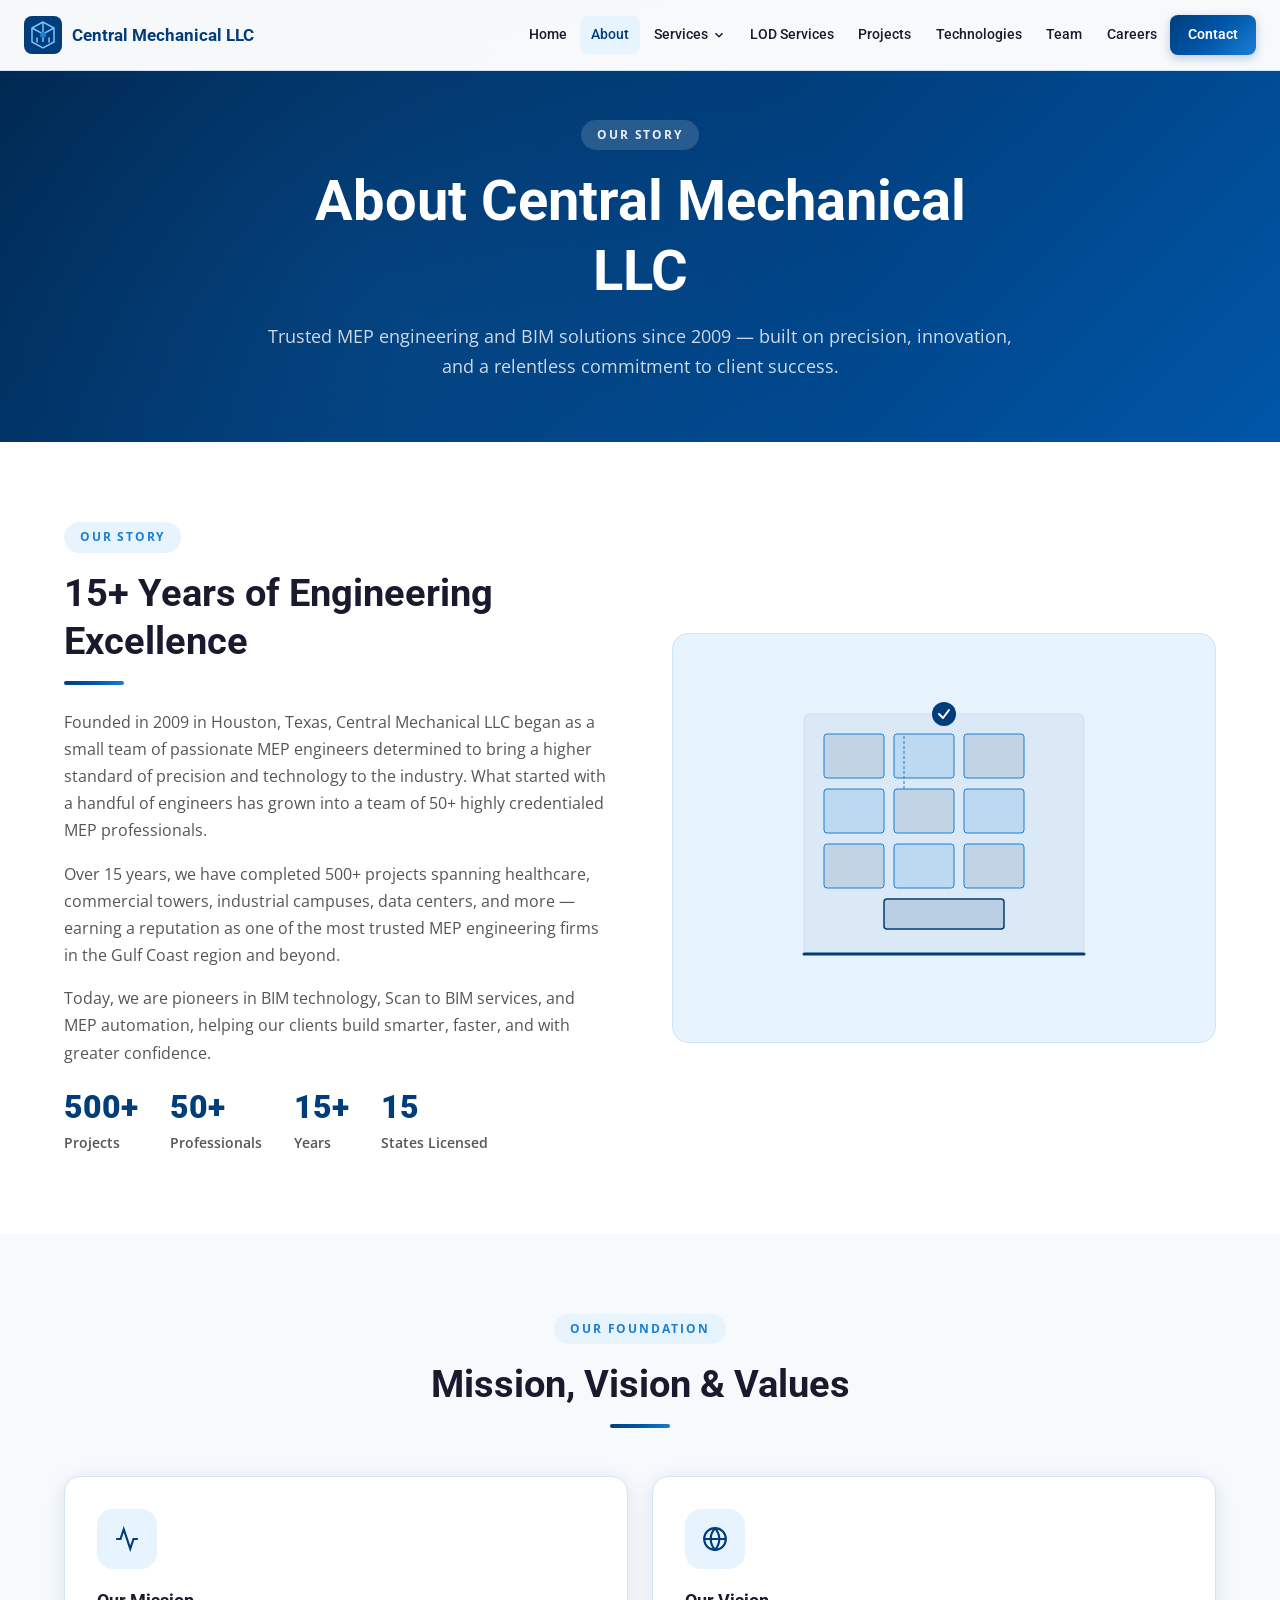
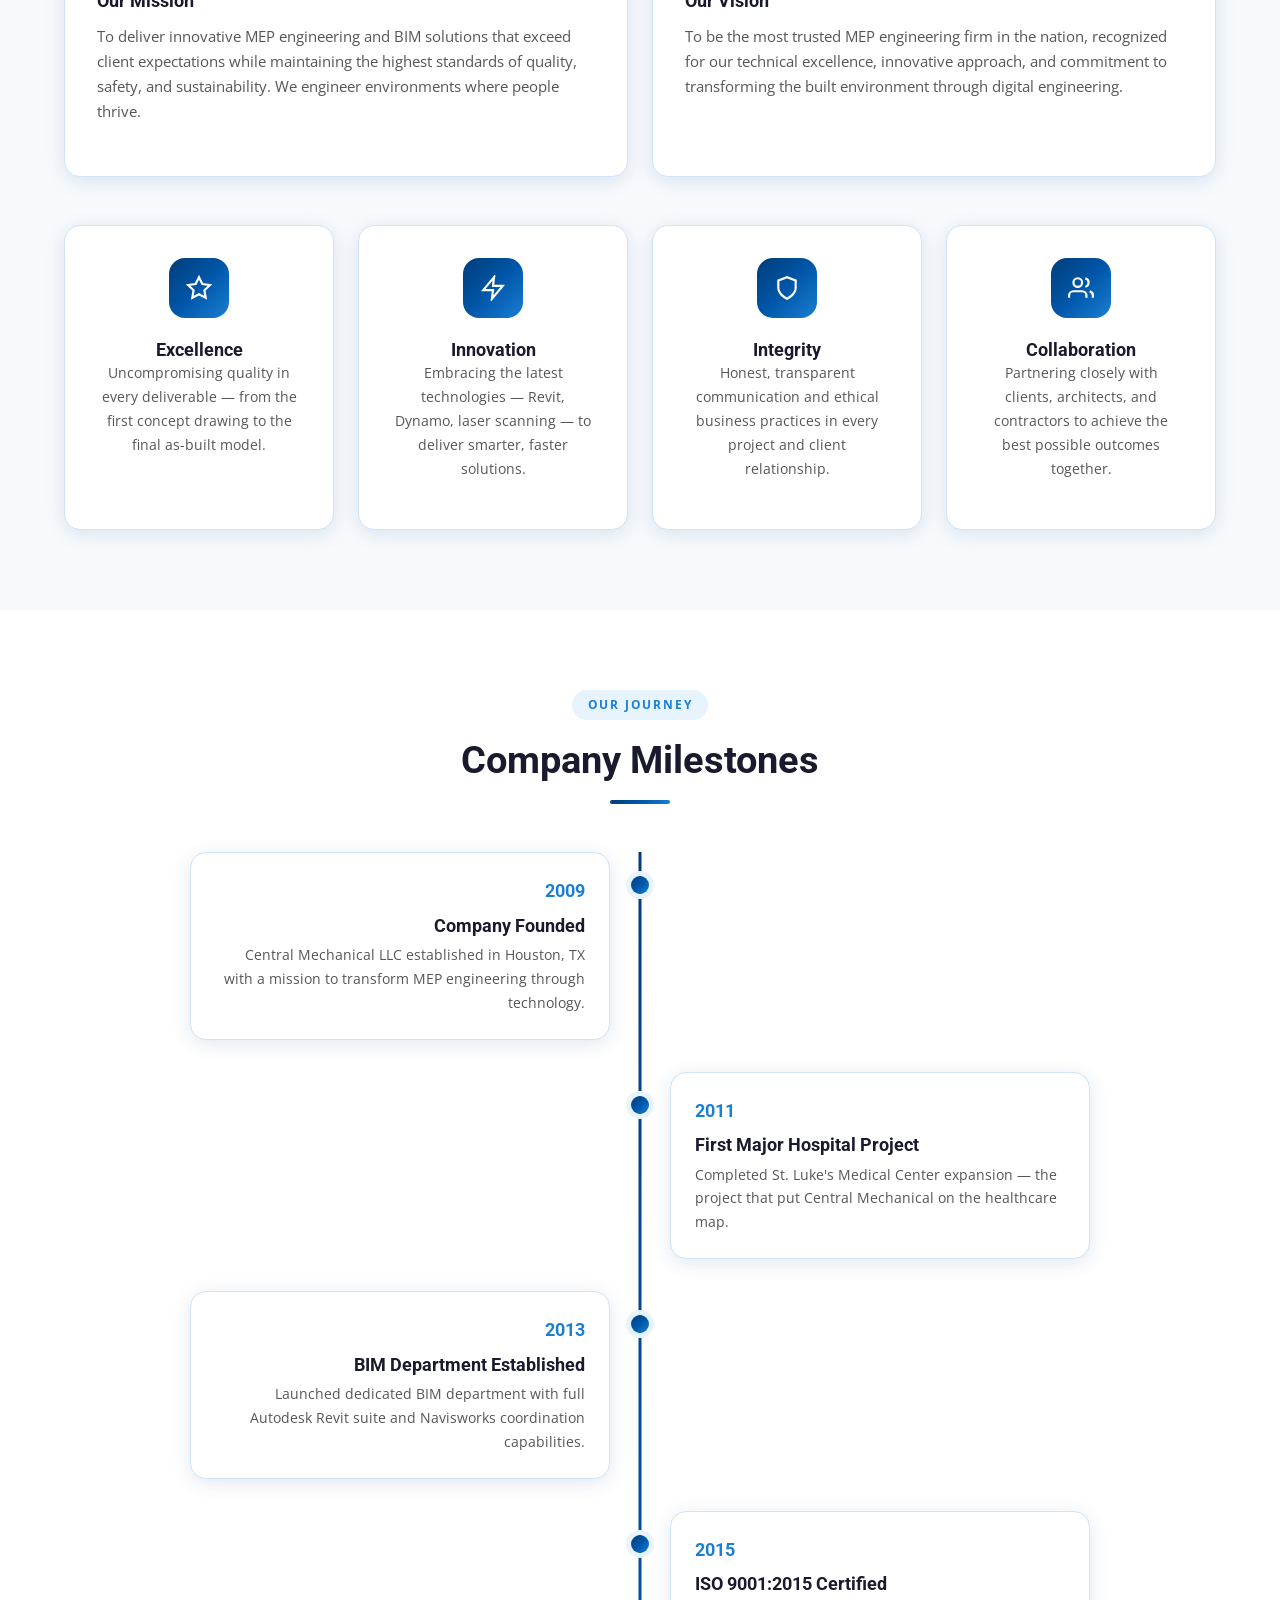
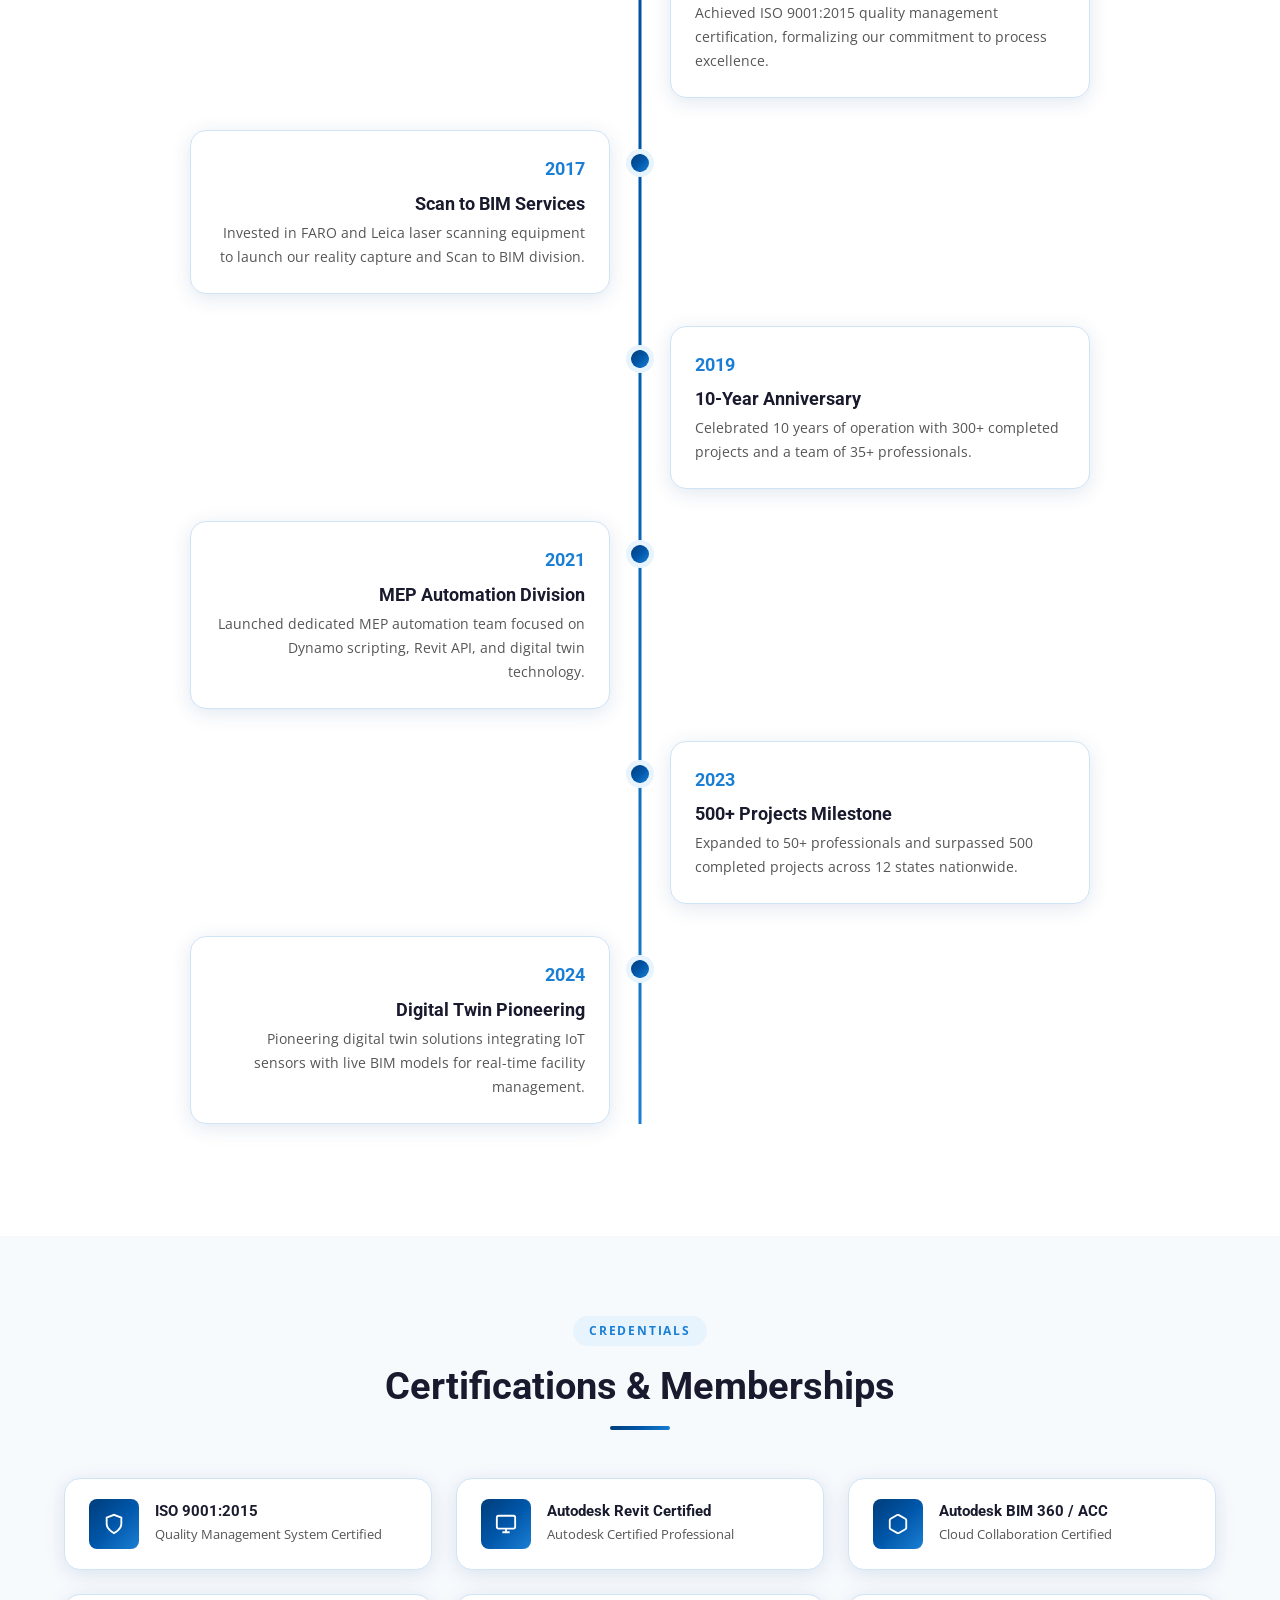
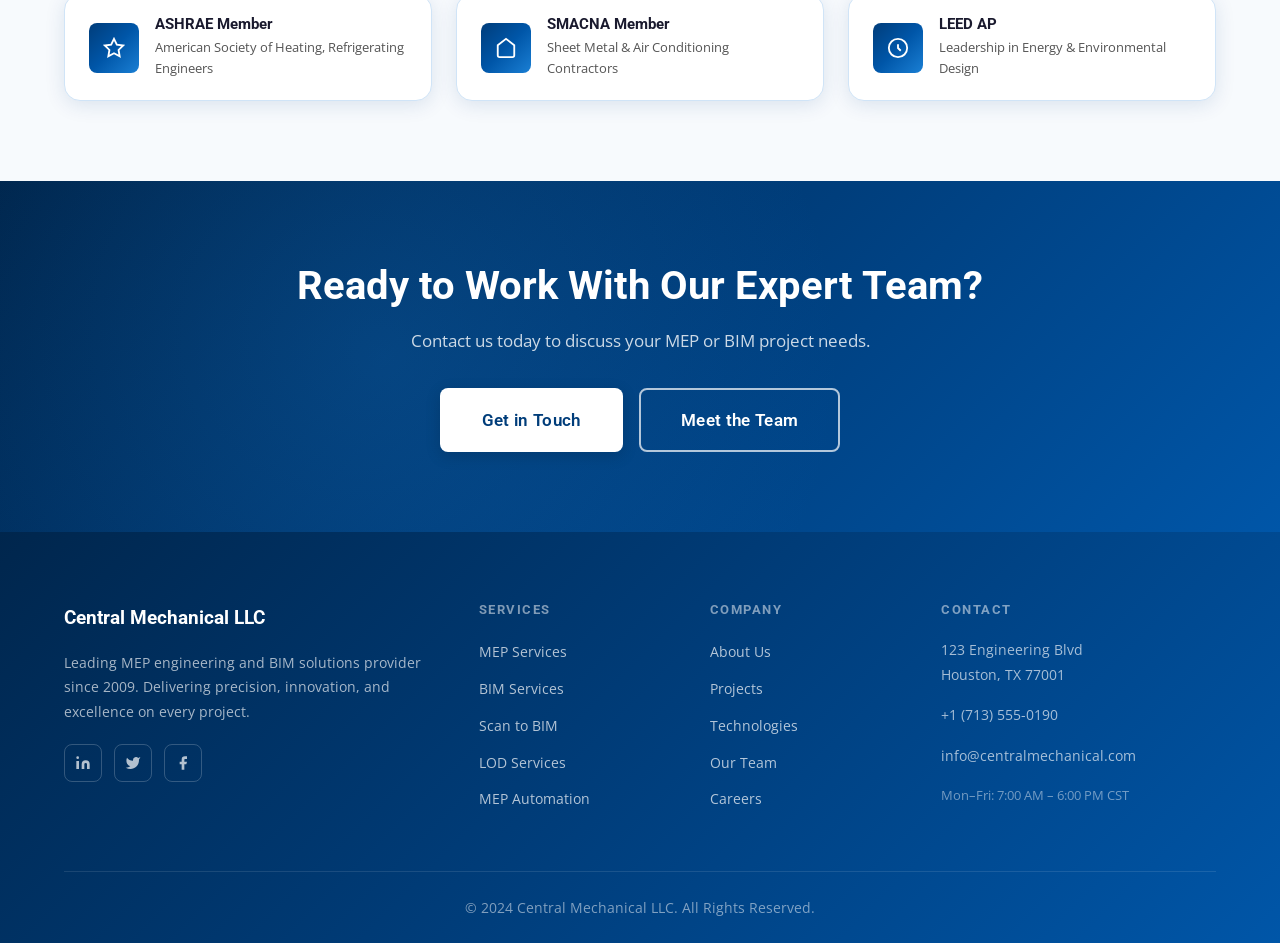
==== about.html @ 43e332d3 "Add complete Central Mechanical LLC BIM MEP website - 14 HTML pages (index, about, mep-services, bim" ====
<!DOCTYPE html>
<html lang="en">
<head>
  <meta charset="UTF-8">
  <meta name="viewport" content="width=device-width, initial-scale=1.0">
  <meta name="description" content="Learn about Central Mechanical LLC - founded 2009, 50+ MEP professionals, 500+ projects, ISO 9001 certified.">
  <title>About Us | Central Mechanical LLC</title>
  <link rel="preconnect" href="https://fonts.googleapis.com">
  <link rel="preconnect" href="https://fonts.gstatic.com" crossorigin>
  <link href="https://fonts.googleapis.com/css2?family=Roboto:wght@300;400;500;600;700;900&family=Open+Sans:wght@300;400;500;600;700&display=swap" rel="stylesheet">
  <link rel="stylesheet" href="css/styles.css">
</head>
<body>
<nav class="navbar" id="navbar">
  <div class="nav-container">
    <a href="index.html" class="nav-logo">
      <svg width="38" height="38" viewBox="0 0 38 38" fill="none" xmlns="http://www.w3.org/2000/svg">
        <rect width="38" height="38" rx="8" fill="#003d7a"/>
        <path d="M19 6L8 12v14l11 6 11-6V12L19 6z" fill="none" stroke="#7ac3ff" stroke-width="1.5"/>
        <path d="M19 6v20M8 12l11 6 11-6" stroke="#7ac3ff" stroke-width="1.5"/>
        <circle cx="19" cy="19" r="3" fill="#1a7fd4"/>
        <path d="M13 22v4M25 22v4" stroke="#7ac3ff" stroke-width="1.5" stroke-linecap="round"/>
      </svg>
      <span>Central Mechanical LLC</span>
    </a>
    <button class="hamburger" id="hamburger" aria-label="Menu">
      <span></span><span></span><span></span>
    </button>
    <ul class="nav-menu" id="nav-menu">
      <li><a href="index.html">Home</a></li>
      <li><a href="about.html">About</a></li>
      <li class="dropdown">
        <a href="#" class="dropdown-toggle">Services <svg width="14" height="14" viewBox="0 0 24 24" fill="none" stroke="currentColor" stroke-width="2.5"><polyline points="6 9 12 15 18 9"/></svg></a>
        <ul class="dropdown-menu">
          <li><a href="mep-services.html">MEP Services</a></li>
          <li><a href="bim-services.html">BIM Services</a></li>
          <li><a href="scan-to-bim.html">Scan to BIM</a></li>
          <li><a href="mep-automation.html">MEP Automation</a></li>
        </ul>
      </li>
      <li><a href="lod-services.html">LOD Services</a></li>
      <li><a href="projects.html">Projects</a></li>
      <li><a href="technologies.html">Technologies</a></li>
      <li><a href="team.html">Team</a></li>
      <li><a href="careers.html">Careers</a></li>
      <li><a href="contact.html" class="nav-btn">Contact</a></li>
    </ul>
  </div>
</nav>
<section class="page-hero">
  <div class="page-hero-content">
    <div class="section-label" style="background:rgba(255,255,255,0.15);color:rgba(255,255,255,0.9);">Our Story</div>
    <h1>About Central Mechanical LLC</h1>
    <p>Trusted MEP engineering and BIM solutions since 2009 — built on precision, innovation, and a relentless commitment to client success.</p>
  </div>
</section>

<section class="section">
  <div class="container">
    <div class="grid grid-2" style="gap:4rem;align-items:center;">
      <div class="slide-left">
        <div class="section-label">Our Story</div>
        <h2 class="section-title">15+ Years of Engineering Excellence</h2>
        <div class="divider divider-left"></div>
        <p>Founded in 2009 in Houston, Texas, Central Mechanical LLC began as a small team of passionate MEP engineers determined to bring a higher standard of precision and technology to the industry. What started with a handful of engineers has grown into a team of 50+ highly credentialed MEP professionals.</p>
        <p>Over 15 years, we have completed 500+ projects spanning healthcare, commercial towers, industrial campuses, data centers, and more — earning a reputation as one of the most trusted MEP engineering firms in the Gulf Coast region and beyond.</p>
        <p>Today, we are pioneers in BIM technology, Scan to BIM services, and MEP automation, helping our clients build smarter, faster, and with greater confidence.</p>
        <div style="display:flex;gap:2rem;margin-top:1.5rem;">
          <div><div class="stat-number" style="font-size:2rem;font-weight:900;color:var(--primary);">500+</div><div style="font-size:0.85rem;color:var(--text-gray);font-weight:600;">Projects</div></div>
          <div><div class="stat-number" style="font-size:2rem;font-weight:900;color:var(--primary);">50+</div><div style="font-size:0.85rem;color:var(--text-gray);font-weight:600;">Professionals</div></div>
          <div><div class="stat-number" style="font-size:2rem;font-weight:900;color:var(--primary);">15+</div><div style="font-size:0.85rem;color:var(--text-gray);font-weight:600;">Years</div></div>
          <div><div class="stat-number" style="font-size:2rem;font-weight:900;color:var(--primary);">15</div><div style="font-size:0.85rem;color:var(--text-gray);font-weight:600;">States Licensed</div></div>
        </div>
      </div>
      <div class="slide-right" style="background:var(--light-blue);border-radius:var(--radius-lg);padding:2.5rem;border:1px solid var(--border);">
        <svg width="100%" height="320" viewBox="0 0 400 320" fill="none">
          <rect x="60" y="40" width="280" height="240" rx="6" fill="rgba(0,61,122,0.06)" stroke="#d0e4f7" stroke-width="1.5"/>
          <rect x="80" y="60" width="60" height="44" rx="3" fill="rgba(0,61,122,0.12)" stroke="#1a7fd4" stroke-width="1"/>
          <rect x="150" y="60" width="60" height="44" rx="3" fill="rgba(26,127,212,0.15)" stroke="#1a7fd4" stroke-width="1"/>
          <rect x="220" y="60" width="60" height="44" rx="3" fill="rgba(0,61,122,0.12)" stroke="#1a7fd4" stroke-width="1"/>
          <rect x="80" y="115" width="60" height="44" rx="3" fill="rgba(26,127,212,0.15)" stroke="#1a7fd4" stroke-width="1"/>
          <rect x="150" y="115" width="60" height="44" rx="3" fill="rgba(0,61,122,0.12)" stroke="#1a7fd4" stroke-width="1"/>
          <rect x="220" y="115" width="60" height="44" rx="3" fill="rgba(26,127,212,0.15)" stroke="#1a7fd4" stroke-width="1"/>
          <rect x="80" y="170" width="60" height="44" rx="3" fill="rgba(0,61,122,0.12)" stroke="#1a7fd4" stroke-width="1"/>
          <rect x="150" y="170" width="60" height="44" rx="3" fill="rgba(26,127,212,0.15)" stroke="#1a7fd4" stroke-width="1"/>
          <rect x="220" y="170" width="60" height="44" rx="3" fill="rgba(0,61,122,0.12)" stroke="#1a7fd4" stroke-width="1"/>
          <rect x="140" y="225" width="120" height="30" rx="3" fill="rgba(0,61,122,0.15)" stroke="#003d7a" stroke-width="1.5"/>
          <line x1="60" y1="280" x2="340" y2="280" stroke="#003d7a" stroke-width="3" stroke-linecap="round"/>
          <path d="M90 60 H90 M160 115 L160 60" stroke="#1a7fd4" stroke-width="1" stroke-dasharray="3 2"/>
          <circle cx="200" cy="40" r="12" fill="#003d7a"/>
          <path d="M195 40 l4 4 6-8" stroke="white" stroke-width="2" stroke-linecap="round" stroke-linejoin="round"/>
        </svg>
      </div>
    </div>
  </div>
</section>

<section class="section bg-light">
  <div class="container">
    <div class="text-center" style="margin-bottom:3rem;">
      <div class="section-label">Our Foundation</div>
      <h2 class="section-title">Mission, Vision &amp; Values</h2>
      <div class="divider"></div>
    </div>
    <div class="grid grid-2" style="margin-bottom:3rem;">
      <div class="card card-body fade-in">
        <div class="card-icon"><svg width="26" height="26" viewBox="0 0 24 24" fill="none" stroke="#003d7a" stroke-width="2"><path d="M22 12h-4l-3 9L9 3l-3 9H2"/></svg></div>
        <h3>Our Mission</h3>
        <p>To deliver innovative MEP engineering and BIM solutions that exceed client expectations while maintaining the highest standards of quality, safety, and sustainability. We engineer environments where people thrive.</p>
      </div>
      <div class="card card-body fade-in delay-1">
        <div class="card-icon"><svg width="26" height="26" viewBox="0 0 24 24" fill="none" stroke="#003d7a" stroke-width="2"><circle cx="12" cy="12" r="10"/><line x1="2" y1="12" x2="22" y2="12"/><path d="M12 2a15.3 15.3 0 014 10 15.3 15.3 0 01-4 10 15.3 15.3 0 01-4-10 15.3 15.3 0 014-10z"/></svg></div>
        <h3>Our Vision</h3>
        <p>To be the most trusted MEP engineering firm in the nation, recognized for our technical excellence, innovative approach, and commitment to transforming the built environment through digital engineering.</p>
      </div>
    </div>
    <div class="grid grid-4">
      <div class="team-card fade-in">
        <div style="width:60px;height:60px;background:var(--gradient);border-radius:var(--radius-lg);display:flex;align-items:center;justify-content:center;margin:0 auto 1.25rem;">
          <svg width="26" height="26" viewBox="0 0 24 24" fill="none" stroke="white" stroke-width="2"><path d="M12 2l3.09 6.26L22 9.27l-5 4.87 1.18 6.88L12 17.77l-6.18 3.25L7 14.14 2 9.27l6.91-1.01L12 2z"/></svg>
        </div>
        <h4>Excellence</h4>
        <p style="font-size:0.88rem;">Uncompromising quality in every deliverable — from the first concept drawing to the final as-built model.</p>
      </div>
      <div class="team-card fade-in delay-1">
        <div style="width:60px;height:60px;background:var(--gradient);border-radius:var(--radius-lg);display:flex;align-items:center;justify-content:center;margin:0 auto 1.25rem;">
          <svg width="26" height="26" viewBox="0 0 24 24" fill="none" stroke="white" stroke-width="2"><polygon points="13 2 3 14 12 14 11 22 21 10 12 10 13 2"/></svg>
        </div>
        <h4>Innovation</h4>
        <p style="font-size:0.88rem;">Embracing the latest technologies — Revit, Dynamo, laser scanning — to deliver smarter, faster solutions.</p>
      </div>
      <div class="team-card fade-in delay-2">
        <div style="width:60px;height:60px;background:var(--gradient);border-radius:var(--radius-lg);display:flex;align-items:center;justify-content:center;margin:0 auto 1.25rem;">
          <svg width="26" height="26" viewBox="0 0 24 24" fill="none" stroke="white" stroke-width="2"><path d="M12 22s8-4 8-10V5l-8-3-8 3v7c0 6 8 10 8 10z"/></svg>
        </div>
        <h4>Integrity</h4>
        <p style="font-size:0.88rem;">Honest, transparent communication and ethical business practices in every project and client relationship.</p>
      </div>
      <div class="team-card fade-in delay-3">
        <div style="width:60px;height:60px;background:var(--gradient);border-radius:var(--radius-lg);display:flex;align-items:center;justify-content:center;margin:0 auto 1.25rem;">
          <svg width="26" height="26" viewBox="0 0 24 24" fill="none" stroke="white" stroke-width="2"><path d="M17 21v-2a4 4 0 00-4-4H5a4 4 0 00-4 4v2"/><circle cx="9" cy="7" r="4"/><path d="M23 21v-2a4 4 0 00-3-3.87"/><path d="M16 3.13a4 4 0 010 7.75"/></svg>
        </div>
        <h4>Collaboration</h4>
        <p style="font-size:0.88rem;">Partnering closely with clients, architects, and contractors to achieve the best possible outcomes together.</p>
      </div>
    </div>
  </div>
</section>

<section class="section">
  <div class="container">
    <div class="text-center" style="margin-bottom:3rem;">
      <div class="section-label">Our Journey</div>
      <h2 class="section-title">Company Milestones</h2>
      <div class="divider"></div>
    </div>
    <div class="timeline">
      <div class="timeline-item"><div class="timeline-content timeline-left"><div class="timeline-year">2009</div><h4>Company Founded</h4><p>Central Mechanical LLC established in Houston, TX with a mission to transform MEP engineering through technology.</p></div><div class="timeline-dot"></div><div class="timeline-content timeline-right" style="visibility:hidden;"></div></div>
      <div class="timeline-item"><div class="timeline-content timeline-left" style="visibility:hidden;"></div><div class="timeline-dot"></div><div class="timeline-content timeline-right"><div class="timeline-year">2011</div><h4>First Major Hospital Project</h4><p>Completed St. Luke's Medical Center expansion — the project that put Central Mechanical on the healthcare map.</p></div></div>
      <div class="timeline-item"><div class="timeline-content timeline-left"><div class="timeline-year">2013</div><h4>BIM Department Established</h4><p>Launched dedicated BIM department with full Autodesk Revit suite and Navisworks coordination capabilities.</p></div><div class="timeline-dot"></div><div class="timeline-content timeline-right" style="visibility:hidden;"></div></div>
      <div class="timeline-item"><div class="timeline-content timeline-left" style="visibility:hidden;"></div><div class="timeline-dot"></div><div class="timeline-content timeline-right"><div class="timeline-year">2015</div><h4>ISO 9001:2015 Certified</h4><p>Achieved ISO 9001:2015 quality management certification, formalizing our commitment to process excellence.</p></div></div>
      <div class="timeline-item"><div class="timeline-content timeline-left"><div class="timeline-year">2017</div><h4>Scan to BIM Services</h4><p>Invested in FARO and Leica laser scanning equipment to launch our reality capture and Scan to BIM division.</p></div><div class="timeline-dot"></div><div class="timeline-content timeline-right" style="visibility:hidden;"></div></div>
      <div class="timeline-item"><div class="timeline-content timeline-left" style="visibility:hidden;"></div><div class="timeline-dot"></div><div class="timeline-content timeline-right"><div class="timeline-year">2019</div><h4>10-Year Anniversary</h4><p>Celebrated 10 years of operation with 300+ completed projects and a team of 35+ professionals.</p></div></div>
      <div class="timeline-item"><div class="timeline-content timeline-left"><div class="timeline-year">2021</div><h4>MEP Automation Division</h4><p>Launched dedicated MEP automation team focused on Dynamo scripting, Revit API, and digital twin technology.</p></div><div class="timeline-dot"></div><div class="timeline-content timeline-right" style="visibility:hidden;"></div></div>
      <div class="timeline-item"><div class="timeline-content timeline-left" style="visibility:hidden;"></div><div class="timeline-dot"></div><div class="timeline-content timeline-right"><div class="timeline-year">2023</div><h4>500+ Projects Milestone</h4><p>Expanded to 50+ professionals and surpassed 500 completed projects across 12 states nationwide.</p></div></div>
      <div class="timeline-item"><div class="timeline-content timeline-left"><div class="timeline-year">2024</div><h4>Digital Twin Pioneering</h4><p>Pioneering digital twin solutions integrating IoT sensors with live BIM models for real-time facility management.</p></div><div class="timeline-dot"></div><div class="timeline-content timeline-right" style="visibility:hidden;"></div></div>
    </div>
  </div>
</section>

<section class="section bg-light">
  <div class="container">
    <div class="text-center" style="margin-bottom:3rem;">
      <div class="section-label">Credentials</div>
      <h2 class="section-title">Certifications &amp; Memberships</h2>
      <div class="divider"></div>
    </div>
    <div class="grid grid-3">
      <div class="cert-badge fade-in"><div class="cert-icon"><svg width="22" height="22" viewBox="0 0 24 24" fill="none" stroke="white" stroke-width="2"><path d="M12 22s8-4 8-10V5l-8-3-8 3v7c0 6 8 10 8 10z"/></svg></div><div><h4>ISO 9001:2015</h4><p>Quality Management System Certified</p></div></div>
      <div class="cert-badge fade-in delay-1"><div class="cert-icon"><svg width="22" height="22" viewBox="0 0 24 24" fill="none" stroke="white" stroke-width="2"><rect x="2" y="3" width="20" height="14" rx="2"/><path d="M8 21h8M12 17v4"/></svg></div><div><h4>Autodesk Revit Certified</h4><p>Autodesk Certified Professional</p></div></div>
      <div class="cert-badge fade-in delay-2"><div class="cert-icon"><svg width="22" height="22" viewBox="0 0 24 24" fill="none" stroke="white" stroke-width="2"><path d="M21 16V8a2 2 0 00-1-1.73l-7-4a2 2 0 00-2 0l-7 4A2 2 0 003 8v8a2 2 0 001 1.73l7 4a2 2 0 002 0l7-4A2 2 0 0021 16z"/></svg></div><div><h4>Autodesk BIM 360 / ACC</h4><p>Cloud Collaboration Certified</p></div></div>
      <div class="cert-badge fade-in"><div class="cert-icon"><svg width="22" height="22" viewBox="0 0 24 24" fill="none" stroke="white" stroke-width="2"><path d="M12 2l3.09 6.26L22 9.27l-5 4.87 1.18 6.88L12 17.77l-6.18 3.25L7 14.14 2 9.27l6.91-1.01L12 2z"/></svg></div><div><h4>ASHRAE Member</h4><p>American Society of Heating, Refrigerating Engineers</p></div></div>
      <div class="cert-badge fade-in delay-1"><div class="cert-icon"><svg width="22" height="22" viewBox="0 0 24 24" fill="none" stroke="white" stroke-width="2"><path d="M3 9l9-7 9 7v11a2 2 0 01-2 2H5a2 2 0 01-2-2z"/></svg></div><div><h4>SMACNA Member</h4><p>Sheet Metal &amp; Air Conditioning Contractors</p></div></div>
      <div class="cert-badge fade-in delay-2"><div class="cert-icon"><svg width="22" height="22" viewBox="0 0 24 24" fill="none" stroke="white" stroke-width="2"><circle cx="12" cy="12" r="10"/><path d="M12 8v4l3 3"/></svg></div><div><h4>LEED AP</h4><p>Leadership in Energy &amp; Environmental Design</p></div></div>
    </div>
  </div>
</section>

<section class="cta-section">
  <div class="container">
    <h2>Ready to Work With Our Expert Team?</h2>
    <p>Contact us today to discuss your MEP or BIM project needs.</p>
    <div class="cta-actions">
      <a href="contact.html" class="btn btn-white btn-lg">Get in Touch</a>
      <a href="team.html" class="btn btn-secondary btn-lg">Meet the Team</a>
    </div>
  </div>
</section>

<footer class="footer">
  <div class="footer-container">
    <div class="footer-grid">
      <div class="footer-col">
        <div class="footer-logo">Central Mechanical LLC</div>
        <p>Leading MEP engineering and BIM solutions provider since 2009. Delivering precision, innovation, and excellence on every project.</p>
        <div class="footer-social">
          <a href="#" class="social-link" aria-label="LinkedIn"><svg width="16" height="16" viewBox="0 0 24 24" fill="currentColor"><path d="M16 8a6 6 0 016 6v7h-4v-7a2 2 0 00-2-2 2 2 0 00-2 2v7h-4v-7a6 6 0 016-6zM2 9h4v12H2z"/><circle cx="4" cy="4" r="2"/></svg></a>
          <a href="#" class="social-link" aria-label="Twitter"><svg width="16" height="16" viewBox="0 0 24 24" fill="currentColor"><path d="M23 3a10.9 10.9 0 01-3.14 1.53 4.48 4.48 0 00-7.86 3v1A10.66 10.66 0 013 4s-4 9 5 13a11.64 11.64 0 01-7 2c9 5 20 0 20-11.5a4.5 4.5 0 00-.08-.83A7.72 7.72 0 0023 3z"/></svg></a>
          <a href="#" class="social-link" aria-label="Facebook"><svg width="16" height="16" viewBox="0 0 24 24" fill="currentColor"><path d="M18 2h-3a5 5 0 00-5 5v3H7v4h3v8h4v-8h3l1-4h-4V7a1 1 0 011-1h3z"/></svg></a>
        </div>
      </div>
      <div class="footer-col">
        <h4>Services</h4>
        <ul>
          <li><a href="mep-services.html">MEP Services</a></li>
          <li><a href="bim-services.html">BIM Services</a></li>
          <li><a href="scan-to-bim.html">Scan to BIM</a></li>
          <li><a href="lod-services.html">LOD Services</a></li>
          <li><a href="mep-automation.html">MEP Automation</a></li>
        </ul>
      </div>
      <div class="footer-col">
        <h4>Company</h4>
        <ul>
          <li><a href="about.html">About Us</a></li>
          <li><a href="projects.html">Projects</a></li>
          <li><a href="technologies.html">Technologies</a></li>
          <li><a href="team.html">Our Team</a></li>
          <li><a href="careers.html">Careers</a></li>
        </ul>
      </div>
      <div class="footer-col">
        <h4>Contact</h4>
        <p>123 Engineering Blvd<br>Houston, TX 77001</p>
        <p>+1 (713) 555-0190</p>
        <p>info@centralmechanical.com</p>
        <p style="margin-top:0.5rem;font-size:0.82rem;color:rgba(255,255,255,0.45);">Mon&#8211;Fri: 7:00 AM &#8211; 6:00 PM CST</p>
      </div>
    </div>
    <div class="footer-bottom">
      <p>&copy; 2024 Central Mechanical LLC. All Rights Reserved.</p>
    </div>
  </div>
</footer>
<script src="js/main.js"></script>
</body>
</html>
---- css/styles.css ----
/* ===========================
   CSS VARIABLES
=========================== */
:root {
  --primary: #003d7a;
  --secondary: #0056a8;
  --accent: #1a7fd4;
  --light-blue: #e8f4fd;
  --white: #ffffff;
  --text-dark: #1a1a2e;
  --text-gray: #555555;
  --text-light: #888888;
  --border: #d0e4f7;
  --shadow: 0 4px 20px rgba(0,61,122,0.12);
  --shadow-lg: 0 8px 40px rgba(0,61,122,0.18);
  --gradient: linear-gradient(135deg, #003d7a 0%, #0056a8 50%, #1a7fd4 100%);
  --gradient-dark: linear-gradient(135deg, #00264d 0%, #003d7a 50%, #0056a8 100%);
  --radius: 8px;
  --radius-lg: 16px;
  --transition: all 0.3s ease;
  --font-heading: 'Roboto', sans-serif;
  --font-body: 'Open Sans', sans-serif;
}

/* RESET & BASE */
*, *::before, *::after { box-sizing: border-box; margin: 0; padding: 0; }
html { scroll-behavior: smooth; font-size: 16px; }
body { font-family: var(--font-body); color: var(--text-dark); background: var(--white); line-height: 1.7; overflow-x: hidden; }
img { max-width: 100%; height: auto; display: block; }
a { color: inherit; text-decoration: none; transition: var(--transition); }
ul { list-style: none; }
button { cursor: pointer; border: none; background: none; font-family: inherit; }
input, textarea, select { font-family: var(--font-body); font-size: 1rem; outline: none; }

/* TYPOGRAPHY */
h1,h2,h3,h4,h5,h6 { font-family: var(--font-heading); font-weight: 700; line-height: 1.25; color: var(--text-dark); }
h1 { font-size: clamp(2rem, 5vw, 3.5rem); }
h2 { font-size: clamp(1.6rem, 3.5vw, 2.5rem); }
h3 { font-size: clamp(1.2rem, 2.5vw, 1.6rem); }
h4 { font-size: 1.15rem; }
p { margin-bottom: 1rem; color: var(--text-gray); }

/* UTILITIES */
.container { max-width: 1200px; margin: 0 auto; padding: 0 1.5rem; }
.text-center { text-align: center; }
.text-white { color: var(--white) !important; }
.section { padding: 80px 0; }
.section-sm { padding: 50px 0; }
.bg-light { background: #f7fafd; }
.separator { height: 1px; background: var(--border); margin: 2rem 0; }

.section-label {
  display: inline-block;
  font-size: 0.75rem;
  font-weight: 700;
  letter-spacing: 0.15em;
  text-transform: uppercase;
  color: var(--accent);
  background: var(--light-blue);
  padding: 5px 16px;
  border-radius: 50px;
  margin-bottom: 1rem;
}

.section-title { font-family: var(--font-heading); font-size: clamp(1.6rem, 3vw, 2.4rem); color: var(--text-dark); margin-bottom: 1rem; }
.section-subtitle { font-size: 1.05rem; color: var(--text-gray); max-width: 640px; margin: 0 auto 3rem; }
.divider { width: 60px; height: 4px; background: var(--gradient); border-radius: 2px; margin: 0 auto 1.5rem; }
.divider-left { margin-left: 0; }

.grid { display: grid; gap: 1.5rem; }
.grid-2 { grid-template-columns: repeat(2, 1fr); }
.grid-3 { grid-template-columns: repeat(3, 1fr); }
.grid-4 { grid-template-columns: repeat(4, 1fr); }

/* BUTTONS */
.btn { display: inline-flex; align-items: center; gap: 8px; padding: 13px 30px; border-radius: var(--radius); font-family: var(--font-heading); font-size: 0.95rem; font-weight: 600; letter-spacing: 0.02em; transition: var(--transition); cursor: pointer; border: 2px solid transparent; white-space: nowrap; }
.btn-primary { background: var(--gradient); color: var(--white); box-shadow: 0 4px 15px rgba(0,61,122,0.3); }
.btn-primary:hover { transform: translateY(-2px); box-shadow: 0 8px 25px rgba(0,61,122,0.4); }
.btn-secondary { background: transparent; color: var(--white); border-color: rgba(255,255,255,0.7); }
.btn-secondary:hover { background: rgba(255,255,255,0.15); border-color: var(--white); }
.btn-outline { background: transparent; color: var(--primary); border-color: var(--primary); }
.btn-outline:hover { background: var(--primary); color: var(--white); }
.btn-white { background: var(--white); color: var(--primary); box-shadow: 0 4px 15px rgba(0,0,0,0.15); }
.btn-white:hover { transform: translateY(-2px); box-shadow: 0 8px 25px rgba(0,0,0,0.2); }
.btn-sm { padding: 8px 20px; font-size: 0.85rem; }
.btn-lg { padding: 16px 40px; font-size: 1.05rem; }

/* NAVBAR */
.navbar { position: fixed; top: 0; left: 0; right: 0; z-index: 1000; background: rgba(255,255,255,0.97); backdrop-filter: blur(10px); border-bottom: 1px solid var(--border); transition: var(--transition); }
.navbar.scrolled { box-shadow: var(--shadow); }
.nav-container { max-width: 1280px; margin: 0 auto; padding: 0 1.5rem; display: flex; align-items: center; justify-content: space-between; height: 70px; }
.nav-logo { display: flex; align-items: center; gap: 10px; font-family: var(--font-heading); font-size: 1.05rem; font-weight: 700; color: var(--primary); text-decoration: none; flex-shrink: 0; }
.nav-menu { display: flex; align-items: center; gap: 0.15rem; list-style: none; }
.nav-menu li { position: relative; }
.nav-menu a { display: flex; align-items: center; gap: 4px; padding: 7px 11px; font-family: var(--font-heading); font-size: 0.85rem; font-weight: 500; color: var(--text-dark); border-radius: var(--radius); transition: var(--transition); white-space: nowrap; }
.nav-menu a:hover, .nav-menu a.active { color: var(--primary); background: var(--light-blue); }
.nav-btn { background: var(--gradient) !important; color: var(--white) !important; padding: 8px 18px !important; border-radius: var(--radius) !important; font-weight: 600 !important; box-shadow: 0 3px 10px rgba(0,61,122,0.25); }
.nav-btn:hover { transform: translateY(-1px); box-shadow: 0 5px 15px rgba(0,61,122,0.35) !important; }

/* DROPDOWN */
.dropdown { position: relative; }
.dropdown-toggle svg { transition: transform 0.3s ease; }
.dropdown:hover .dropdown-toggle svg { transform: rotate(180deg); }
.dropdown-menu { position: absolute; top: calc(100% + 8px); left: 50%; transform: translateX(-50%) translateY(-10px); background: var(--white); border: 1px solid var(--border); border-radius: var(--radius-lg); padding: 8px; min-width: 220px; box-shadow: var(--shadow-lg); opacity: 0; visibility: hidden; transition: all 0.25s ease; z-index: 200; list-style: none; }
.dropdown:hover .dropdown-menu { opacity: 1; visibility: visible; transform: translateX(-50%) translateY(0); }
.dropdown-menu li a { display: block; padding: 9px 16px; font-size: 0.88rem; border-radius: 6px; color: var(--text-dark); font-weight: 500; }
.dropdown-menu li a:hover { background: var(--light-blue); color: var(--primary); }

/* HAMBURGER */
.hamburger { display: none; flex-direction: column; gap: 5px; padding: 8px; border-radius: var(--radius); cursor: pointer; background: none; border: none; }
.hamburger span { display: block; width: 24px; height: 2px; background: var(--text-dark); border-radius: 2px; transition: var(--transition); }
.hamburger.active span:nth-child(1) { transform: rotate(45deg) translate(5px, 5px); }
.hamburger.active span:nth-child(2) { opacity: 0; }
.hamburger.active span:nth-child(3) { transform: rotate(-45deg) translate(5px, -5px); }

/* HERO */
.hero { padding: 140px 0 80px; background: var(--gradient-dark); position: relative; overflow: hidden; min-height: 620px; display: flex; align-items: center; }
.hero::before { content: ''; position: absolute; inset: 0; background-image: radial-gradient(circle at 20% 80%, rgba(26,127,212,0.15) 0%, transparent 50%), radial-gradient(circle at 80% 20%, rgba(0,86,168,0.2) 0%, transparent 50%); }
.hero-container { max-width: 1200px; margin: 0 auto; padding: 0 1.5rem; display: grid; grid-template-columns: 1fr 1fr; gap: 4rem; align-items: center; position: relative; z-index: 1; }
.hero-label { display: inline-block; background: rgba(255,255,255,0.12); color: rgba(255,255,255,0.9); font-size: 0.75rem; font-weight: 700; letter-spacing: 0.15em; text-transform: uppercase; padding: 6px 16px; border-radius: 50px; border: 1px solid rgba(255,255,255,0.2); margin-bottom: 1.25rem; }
.hero h1 { color: var(--white); margin-bottom: 1.25rem; font-weight: 900; }
.hero h1 span { color: #7ac3ff; }
.hero-subtitle { font-size: 1.05rem; color: rgba(255,255,255,0.8); margin-bottom: 2rem; line-height: 1.75; }
.hero-actions { display: flex; gap: 1rem; flex-wrap: wrap; }

/* PAGE HERO */
.page-hero { padding: 120px 0 60px; background: var(--gradient-dark); text-align: center; position: relative; overflow: hidden; }
.page-hero::before { content: ''; position: absolute; inset: 0; background-image: radial-gradient(circle at 30% 70%, rgba(26,127,212,0.15) 0%, transparent 50%); }
.page-hero-content { position: relative; z-index: 1; max-width: 800px; margin: 0 auto; padding: 0 1.5rem; }
.page-hero h1 { color: var(--white); margin-bottom: 1rem; }
.page-hero p { color: rgba(255,255,255,0.8); font-size: 1.1rem; margin: 0; }

/* CARDS */
.card { background: var(--white); border-radius: var(--radius-lg); border: 1px solid var(--border); box-shadow: var(--shadow); transition: var(--transition); overflow: hidden; }
.card:hover { transform: translateY(-6px); box-shadow: var(--shadow-lg); border-color: rgba(26,127,212,0.3); }
.card-body { padding: 2rem; }
.card-icon { width: 60px; height: 60px; background: var(--light-blue); border-radius: var(--radius-lg); display: flex; align-items: center; justify-content: center; margin-bottom: 1.25rem; flex-shrink: 0; }
.card h3 { margin-bottom: 0.75rem; font-size: 1.15rem; }
.card p { margin-bottom: 1.25rem; font-size: 0.92rem; }
.card-link { display: inline-flex; align-items: center; gap: 6px; color: var(--accent); font-weight: 600; font-size: 0.9rem; }
.card-link:hover { gap: 10px; }
.service-card { padding: 2rem; }
.service-card .card-icon { background: var(--gradient); }
.service-card .card-icon svg { color: var(--white); }

/* STATS */
.stats-section { background: var(--gradient-dark); padding: 60px 0; }
.stats-grid { display: grid; grid-template-columns: repeat(4, 1fr); gap: 2rem; text-align: center; }
.stat-item { position: relative; }
.stat-item + .stat-item::before { content: ''; position: absolute; left: 0; top: 50%; transform: translateY(-50%); width: 1px; height: 60%; background: rgba(255,255,255,0.15); }
.stat-number { font-family: var(--font-heading); font-size: clamp(2.5rem, 5vw, 3.5rem); font-weight: 900; color: var(--white); line-height: 1; margin-bottom: 0.5rem; }
.stat-number span { color: #7ac3ff; }
.stat-label { font-size: 0.9rem; color: rgba(255,255,255,0.75); font-weight: 500; text-transform: uppercase; letter-spacing: 0.08em; }

/* FEATURES */
.feature-item { display: flex; gap: 1.25rem; align-items: flex-start; padding: 1.5rem; border-radius: var(--radius-lg); border: 1px solid var(--border); background: var(--white); transition: var(--transition); }
.feature-item:hover { box-shadow: var(--shadow); border-color: rgba(26,127,212,0.3); }
.feature-icon { width: 52px; height: 52px; background: var(--light-blue); border-radius: var(--radius); display: flex; align-items: center; justify-content: center; flex-shrink: 0; }

/* PROJECTS */
.filter-bar { display: flex; gap: 0.5rem; flex-wrap: wrap; justify-content: center; margin-bottom: 2.5rem; }
.filter-btn { padding: 8px 22px; border-radius: 50px; font-family: var(--font-heading); font-size: 0.88rem; font-weight: 600; border: 2px solid var(--border); color: var(--text-gray); background: var(--white); cursor: pointer; transition: var(--transition); }
.filter-btn:hover, .filter-btn.active { background: var(--primary); border-color: var(--primary); color: var(--white); }
.project-card { border-radius: var(--radius-lg); overflow: hidden; border: 1px solid var(--border); box-shadow: var(--shadow); transition: var(--transition); background: var(--white); }
.project-card:hover { transform: translateY(-6px); box-shadow: var(--shadow-lg); }
.project-image { height: 190px; background: var(--gradient); display: flex; align-items: center; justify-content: center; position: relative; overflow: hidden; }
.project-info { padding: 1.5rem; }
.project-badges { display: flex; gap: 0.5rem; flex-wrap: wrap; margin-bottom: 0.75rem; }
.badge { display: inline-block; padding: 4px 12px; border-radius: 50px; font-size: 0.72rem; font-weight: 700; letter-spacing: 0.05em; }
.badge-primary { background: var(--light-blue); color: var(--primary); }
.badge-accent { background: rgba(26,127,212,0.12); color: var(--accent); }
.badge-success { background: #e6f9ef; color: #1a7a46; }
.badge-warning { background: #fff8e1; color: #b85c00; }
.project-info h3 { font-size: 1.05rem; margin-bottom: 0.5rem; }
.project-info p { font-size: 0.88rem; margin-bottom: 0.75rem; }
.project-location { display: flex; align-items: center; gap: 5px; font-size: 0.82rem; color: var(--text-light); }

/* LOD TABS */
.tabs-nav { display: flex; gap: 0.5rem; flex-wrap: wrap; border-bottom: 2px solid var(--border); }
.tab-btn { padding: 12px 24px; font-family: var(--font-heading); font-size: 0.9rem; font-weight: 600; color: var(--text-gray); background: none; border: none; border-bottom: 3px solid transparent; margin-bottom: -2px; cursor: pointer; transition: var(--transition); border-radius: var(--radius) var(--radius) 0 0; }
.tab-btn:hover { color: var(--primary); background: var(--light-blue); }
.tab-btn.active { color: var(--primary); border-bottom-color: var(--primary); background: var(--light-blue); }
.tab-content { display: none; padding: 2.5rem; background: var(--white); border: 1px solid var(--border); border-top: none; border-radius: 0 0 var(--radius-lg) var(--radius-lg); animation: fadeIn 0.3s ease; }
.tab-content.active { display: block; }
@keyframes fadeIn { from { opacity: 0; transform: translateY(8px); } to { opacity: 1; transform: translateY(0); } }
.lod-header { display: flex; align-items: center; gap: 1.5rem; margin-bottom: 1.5rem; padding-bottom: 1.5rem; border-bottom: 1px solid var(--border); }
.lod-badge { font-family: var(--font-heading); font-size: 1.4rem; font-weight: 900; color: var(--white); background: var(--gradient); width: 80px; height: 80px; border-radius: var(--radius-lg); display: flex; align-items: center; justify-content: center; flex-shrink: 0; box-shadow: 0 4px 15px rgba(0,61,122,0.25); }
.lod-grid { display: grid; grid-template-columns: repeat(3, 1fr); gap: 1.25rem; margin-top: 1.5rem; }
.lod-item { padding: 1.25rem; background: var(--light-blue); border-radius: var(--radius); border-left: 4px solid var(--accent); }
.lod-item h5 { font-size: 0.8rem; text-transform: uppercase; letter-spacing: 0.1em; color: var(--accent); margin-bottom: 0.5rem; }
.lod-item p { font-size: 0.88rem; margin-bottom: 0; }
.lod-table { width: 100%; border-collapse: collapse; margin-top: 2rem; font-size: 0.88rem; }
.lod-table th { background: var(--primary); color: var(--white); padding: 12px 16px; text-align: left; font-family: var(--font-heading); font-weight: 600; }
.lod-table td { padding: 12px 16px; border-bottom: 1px solid var(--border); color: var(--text-gray); }
.lod-table tr:nth-child(even) td { background: var(--light-blue); }
.lod-table tr:hover td { background: rgba(26,127,212,0.08); }

/* TIMELINE */
.timeline { position: relative; max-width: 900px; margin: 0 auto; }
.timeline::before { content: ''; position: absolute; left: 50%; top: 0; bottom: 0; width: 3px; background: var(--gradient); transform: translateX(-50%); }
.timeline-item { display: grid; grid-template-columns: 1fr 60px 1fr; gap: 0; margin-bottom: 2rem; align-items: start; }
.timeline-content { padding: 1.5rem; background: var(--white); border-radius: var(--radius-lg); border: 1px solid var(--border); box-shadow: var(--shadow); transition: var(--transition); }
.timeline-content:hover { box-shadow: var(--shadow-lg); }
.timeline-item:nth-child(odd) .timeline-left { text-align: right; }
.timeline-item:nth-child(even) .timeline-left { visibility: hidden; }
.timeline-item:nth-child(odd) .timeline-right { visibility: hidden; }
.timeline-dot { width: 18px; height: 18px; background: var(--gradient); border-radius: 50%; margin: 1.5rem auto 0; box-shadow: 0 0 0 5px var(--light-blue); position: relative; z-index: 1; }
.timeline-year { font-family: var(--font-heading); font-size: 1.1rem; font-weight: 700; color: var(--accent); margin-bottom: 0.4rem; }
.timeline-content h4 { margin-bottom: 0.4rem; }
.timeline-content p { font-size: 0.88rem; margin: 0; }

/* TEAM */
.team-card { text-align: center; padding: 2rem; background: var(--white); border: 1px solid var(--border); border-radius: var(--radius-lg); box-shadow: var(--shadow); transition: var(--transition); }
.team-card:hover { transform: translateY(-6px); box-shadow: var(--shadow-lg); border-color: rgba(26,127,212,0.3); }
.team-avatar { width: 100px; height: 100px; margin: 0 auto 1.25rem; border-radius: 50%; overflow: hidden; border: 4px solid var(--light-blue); box-shadow: 0 4px 15px rgba(0,61,122,0.15); }
.team-avatar.large { width: 120px; height: 120px; }
.team-name { font-size: 1.1rem; margin-bottom: 0.25rem; }
.team-title { font-size: 0.88rem; color: var(--accent); font-weight: 600; margin-bottom: 0.75rem; }
.team-bio { font-size: 0.85rem; color: var(--text-gray); margin-bottom: 1rem; }

/* PROCESS STEPS */
.process-steps { display: grid; grid-template-columns: repeat(5, 1fr); gap: 0; position: relative; }
.process-steps::before { content: ''; position: absolute; top: 36px; left: 10%; right: 10%; height: 2px; background: var(--gradient); }
.process-step { text-align: center; padding: 0 1rem; }
.step-number { width: 72px; height: 72px; background: var(--gradient); color: var(--white); border-radius: 50%; font-family: var(--font-heading); font-size: 1.5rem; font-weight: 700; display: flex; align-items: center; justify-content: center; margin: 0 auto 1rem; box-shadow: 0 4px 15px rgba(0,61,122,0.3); position: relative; z-index: 1; }
.process-step h4 { font-size: 0.95rem; margin-bottom: 0.5rem; }
.process-step p { font-size: 0.82rem; }

/* CONTACT FORM */
.contact-section { display: grid; grid-template-columns: 3fr 2fr; gap: 3rem; align-items: start; }
.form-group { margin-bottom: 1.25rem; }
.form-group label { display: block; font-family: var(--font-heading); font-size: 0.88rem; font-weight: 600; color: var(--text-dark); margin-bottom: 0.5rem; }
.form-group label span { color: #e74c3c; }
.form-control { width: 100%; padding: 12px 16px; border: 2px solid var(--border); border-radius: var(--radius); font-size: 0.95rem; color: var(--text-dark); background: var(--white); transition: var(--transition); }
.form-control:focus { border-color: var(--accent); box-shadow: 0 0 0 4px rgba(26,127,212,0.1); }
.form-control.error { border-color: #e74c3c; }
.error-message { display: none; color: #e74c3c; font-size: 0.8rem; margin-top: 0.35rem; }
.form-control.error + .error-message { display: block; }
.form-row { display: grid; grid-template-columns: 1fr 1fr; gap: 1rem; }
textarea.form-control { resize: vertical; min-height: 130px; }
select.form-control { cursor: pointer; }
.contact-info-card { padding: 2rem; background: var(--white); border: 1px solid var(--border); border-radius: var(--radius-lg); box-shadow: var(--shadow); }
.contact-item { display: flex; gap: 1rem; align-items: flex-start; margin-bottom: 1.5rem; }
.contact-item-icon { width: 44px; height: 44px; background: var(--light-blue); border-radius: var(--radius); display: flex; align-items: center; justify-content: center; flex-shrink: 0; }
.contact-item h5 { font-size: 0.82rem; text-transform: uppercase; letter-spacing: 0.1em; color: var(--accent); margin-bottom: 0.25rem; }
.contact-item p { font-size: 0.9rem; margin: 0; }

/* TECHNOLOGIES */
.tech-card { padding: 1.5rem; background: var(--white); border: 1px solid var(--border); border-radius: var(--radius-lg); transition: var(--transition); text-align: center; }
.tech-card:hover { border-color: var(--accent); box-shadow: var(--shadow); transform: translateY(-4px); }
.tech-icon { width: 64px; height: 64px; margin: 0 auto 1rem; background: var(--gradient); border-radius: var(--radius-lg); display: flex; align-items: center; justify-content: center; }
.tech-card h4 { font-size: 0.95rem; margin-bottom: 0.4rem; }
.tech-card p { font-size: 0.82rem; margin: 0; }

/* CERTIFICATIONS */
.cert-badge { display: flex; align-items: center; gap: 1rem; padding: 1.25rem 1.5rem; background: var(--white); border: 1px solid var(--border); border-radius: var(--radius-lg); box-shadow: var(--shadow); transition: var(--transition); }
.cert-badge:hover { border-color: var(--accent); transform: translateY(-3px); box-shadow: var(--shadow-lg); }
.cert-icon { width: 50px; height: 50px; background: var(--gradient); border-radius: var(--radius); display: flex; align-items: center; justify-content: center; flex-shrink: 0; }
.cert-badge h4 { font-size: 0.92rem; margin-bottom: 0.2rem; }
.cert-badge p { font-size: 0.8rem; margin: 0; }

/* JOB CARDS */
.job-card { padding: 2rem; background: var(--white); border: 1px solid var(--border); border-radius: var(--radius-lg); box-shadow: var(--shadow); transition: var(--transition); }
.job-card:hover { box-shadow: var(--shadow-lg); border-color: rgba(26,127,212,0.3); }
.job-header { display: flex; justify-content: space-between; align-items: flex-start; margin-bottom: 1rem; gap: 1rem; }
.job-meta { display: flex; gap: 0.75rem; flex-wrap: wrap; margin-bottom: 1rem; }
.job-meta-item { display: flex; align-items: center; gap: 5px; font-size: 0.82rem; color: var(--text-light); }
.job-requirements h5 { font-size: 0.88rem; margin-bottom: 0.5rem; }
.job-requirements ul { display: flex; flex-direction: column; gap: 0.35rem; }
.job-requirements li { display: flex; align-items: flex-start; gap: 8px; font-size: 0.85rem; color: var(--text-gray); }
.job-requirements li::before { content: ''; width: 6px; height: 6px; background: var(--accent); border-radius: 50%; flex-shrink: 0; margin-top: 7px; }

/* BENEFITS */
.benefit-item { display: flex; gap: 1rem; align-items: center; padding: 1rem 1.25rem; background: var(--white); border-radius: var(--radius); border: 1px solid var(--border); }
.benefit-icon { width: 42px; height: 42px; background: var(--light-blue); border-radius: var(--radius); display: flex; align-items: center; justify-content: center; flex-shrink: 0; }
.benefit-item span { font-size: 0.9rem; font-weight: 600; color: var(--text-dark); }

/* TESTIMONIALS */
.testimonial-card { padding: 2rem; background: var(--white); border-radius: var(--radius-lg); border: 1px solid var(--border); box-shadow: var(--shadow); position: relative; }
.testimonial-card::before { content: '"'; position: absolute; top: 0.75rem; right: 1.5rem; font-size: 5rem; color: var(--light-blue); font-family: Georgia, serif; line-height: 1; }
.testimonial-text { font-size: 0.95rem; color: var(--text-gray); font-style: italic; margin-bottom: 1.5rem; line-height: 1.75; }
.testimonial-author { display: flex; align-items: center; gap: 0.75rem; }
.testimonial-author-info strong { display: block; font-size: 0.9rem; }
.testimonial-author-info span { font-size: 0.82rem; color: var(--text-light); }
.testimonial-avatar { width: 46px; height: 46px; border-radius: 50%; overflow: hidden; background: var(--gradient); flex-shrink: 0; }

/* CTA BANNER */
.cta-section { background: var(--gradient-dark); padding: 80px 0; text-align: center; position: relative; overflow: hidden; }
.cta-section::before { content: ''; position: absolute; inset: 0; background-image: radial-gradient(circle at 30% 50%, rgba(26,127,212,0.2) 0%, transparent 50%); }
.cta-section h2 { color: var(--white); margin-bottom: 1rem; position: relative; z-index: 1; }
.cta-section p { color: rgba(255,255,255,0.8); margin-bottom: 2rem; position: relative; z-index: 1; font-size: 1.05rem; }
.cta-actions { display: flex; gap: 1rem; justify-content: center; flex-wrap: wrap; position: relative; z-index: 1; }

/* FOOTER */
.footer { background: var(--gradient-dark); color: var(--white); padding-top: 70px; }
.footer-container { max-width: 1200px; margin: 0 auto; padding: 0 1.5rem; }
.footer-grid { display: grid; grid-template-columns: 2fr 1fr 1fr 1.5fr; gap: 3rem; padding-bottom: 3rem; }
.footer-logo { font-family: var(--font-heading); font-size: 1.2rem; font-weight: 700; color: var(--white); margin-bottom: 1rem; }
.footer-col p { color: rgba(255,255,255,0.65); font-size: 0.9rem; }
.footer-col h4 { font-size: 0.8rem; text-transform: uppercase; letter-spacing: 0.12em; color: rgba(255,255,255,0.5); margin-bottom: 1.25rem; }
.footer-col ul li { margin-bottom: 0.6rem; }
.footer-col ul li a { color: rgba(255,255,255,0.7); font-size: 0.9rem; }
.footer-col ul li a:hover { color: var(--white); }
.footer-social { display: flex; gap: 0.75rem; margin-top: 1.25rem; }
.social-link { width: 38px; height: 38px; border: 1px solid rgba(255,255,255,0.2); border-radius: var(--radius); display: flex; align-items: center; justify-content: center; color: rgba(255,255,255,0.7); transition: var(--transition); }
.social-link:hover { background: rgba(255,255,255,0.1); border-color: rgba(255,255,255,0.5); color: var(--white); transform: translateY(-2px); }
.footer-bottom { border-top: 1px solid rgba(255,255,255,0.1); padding: 1.5rem 0; display: flex; justify-content: center; }
.footer-bottom p { color: rgba(255,255,255,0.5); font-size: 0.85rem; margin: 0; }

/* MISC */
.highlight-box { padding: 1.5rem 2rem; background: var(--light-blue); border-left: 4px solid var(--accent); border-radius: 0 var(--radius) var(--radius) 0; margin: 1.5rem 0; }
.list-check { display: flex; flex-direction: column; gap: 0.6rem; }
.list-check li { display: flex; align-items: flex-start; gap: 10px; font-size: 0.92rem; color: var(--text-gray); }
.list-check li .chk { width: 20px; height: 20px; background: var(--accent); border-radius: 50%; display: inline-flex; align-items: center; justify-content: center; flex-shrink: 0; margin-top: 1px; }
.map-placeholder { height: 200px; background: var(--light-blue); border-radius: var(--radius-lg); border: 1px solid var(--border); display: flex; align-items: center; justify-content: center; margin-top: 1.5rem; overflow: hidden; }
.emergency-box { background: #fff3f3; border: 1px solid #ffcdd2; border-radius: var(--radius-lg); padding: 1.5rem; margin-top: 1.5rem; display: flex; align-items: center; gap: 1rem; }
.emergency-box .emergency-icon { width: 48px; height: 48px; background: #e74c3c; border-radius: var(--radius); display: flex; align-items: center; justify-content: center; flex-shrink: 0; }

/* ANIMATIONS */
@keyframes fadeInUp { from { opacity: 0; transform: translateY(30px); } to { opacity: 1; transform: translateY(0); } }
@keyframes float { 0%, 100% { transform: translateY(0); } 50% { transform: translateY(-12px); } }
.animate-fadeInUp { animation: fadeInUp 0.7s ease both; }
.animate-float { animation: float 5s ease-in-out infinite; }
.fade-in { opacity: 0; transform: translateY(20px); transition: opacity 0.6s ease, transform 0.6s ease; }
.fade-in.visible { opacity: 1; transform: translateY(0); }
.slide-left { opacity: 0; transform: translateX(-30px); transition: opacity 0.6s ease, transform 0.6s ease; }
.slide-left.visible { opacity: 1; transform: translateX(0); }
.slide-right { opacity: 0; transform: translateX(30px); transition: opacity 0.6s ease, transform 0.6s ease; }
.slide-right.visible { opacity: 1; transform: translateX(0); }
.delay-1 { transition-delay: 0.1s; }
.delay-2 { transition-delay: 0.2s; }
.delay-3 { transition-delay: 0.3s; }
.delay-4 { transition-delay: 0.4s; }

/* RESPONSIVE */
@media (max-width: 1024px) {
  .grid-4 { grid-template-columns: repeat(2, 1fr); }
  .process-steps { grid-template-columns: repeat(3, 1fr); gap: 2rem; }
  .process-steps::before { display: none; }
  .footer-grid { grid-template-columns: 1fr 1fr; gap: 2rem; }
  .stats-grid { grid-template-columns: repeat(2, 1fr); }
  .stat-item + .stat-item::before { display: none; }
  .lod-grid { grid-template-columns: 1fr 1fr; }
  .contact-section { grid-template-columns: 1fr; }
}

@media (max-width: 768px) {
  .hamburger { display: flex; }
  .nav-menu { position: fixed; top: 70px; left: 0; right: 0; background: var(--white); padding: 1rem; flex-direction: column; gap: 0.25rem; border-bottom: 1px solid var(--border); box-shadow: var(--shadow); transform: translateY(-110%); transition: transform 0.35s ease; z-index: 999; max-height: calc(100vh - 70px); overflow-y: auto; }
  .nav-menu.active { transform: translateY(0); }
  .nav-menu a { width: 100%; justify-content: flex-start; padding: 10px 16px; }
  .dropdown-menu { position: static; transform: none !important; opacity: 1 !important; visibility: visible !important; box-shadow: none; border: none; background: var(--light-blue); border-radius: var(--radius); display: none; }
  .dropdown.open .dropdown-menu { display: block; }
  .hero-container { grid-template-columns: 1fr; gap: 2rem; }
  .hero-visual { display: none; }
  .grid-2, .grid-3, .grid-4 { grid-template-columns: 1fr; }
  .stats-grid { grid-template-columns: repeat(2, 1fr); }
  .footer-grid { grid-template-columns: 1fr 1fr; }
  .process-steps { grid-template-columns: 1fr; }
  .timeline::before { left: 20px; }
  .timeline-item { grid-template-columns: 1fr; padding-left: 50px; position: relative; }
  .timeline-dot { position: absolute; left: 11px; top: 1.5rem; margin: 0; }
  .timeline-item:nth-child(odd) .timeline-left { text-align: left; visibility: visible; }
  .timeline-item:nth-child(even) .timeline-left { display: none; }
  .timeline-item:nth-child(odd) .timeline-right { display: none; }
  .timeline-item:nth-child(even) .timeline-right { visibility: visible; }
  .lod-grid { grid-template-columns: 1fr; }
  .form-row { grid-template-columns: 1fr; }
  .tab-btn { font-size: 0.82rem; padding: 10px 14px; white-space: nowrap; }
  .lod-header { flex-direction: column; text-align: center; }
  .contact-section { grid-template-columns: 1fr; }
}

@media (max-width: 480px) {
  .section { padding: 50px 0; }
  .stats-grid { grid-template-columns: 1fr 1fr; gap: 1.5rem; }
  .footer-grid { grid-template-columns: 1fr; }
  .hero-actions { flex-direction: column; }
  .btn { width: 100%; justify-content: center; }
  .filter-btn { padding: 7px 14px; font-size: 0.8rem; }
  .lod-table { font-size: 0.78rem; }
  .lod-table th, .lod-table td { padding: 8px 10px; }
}
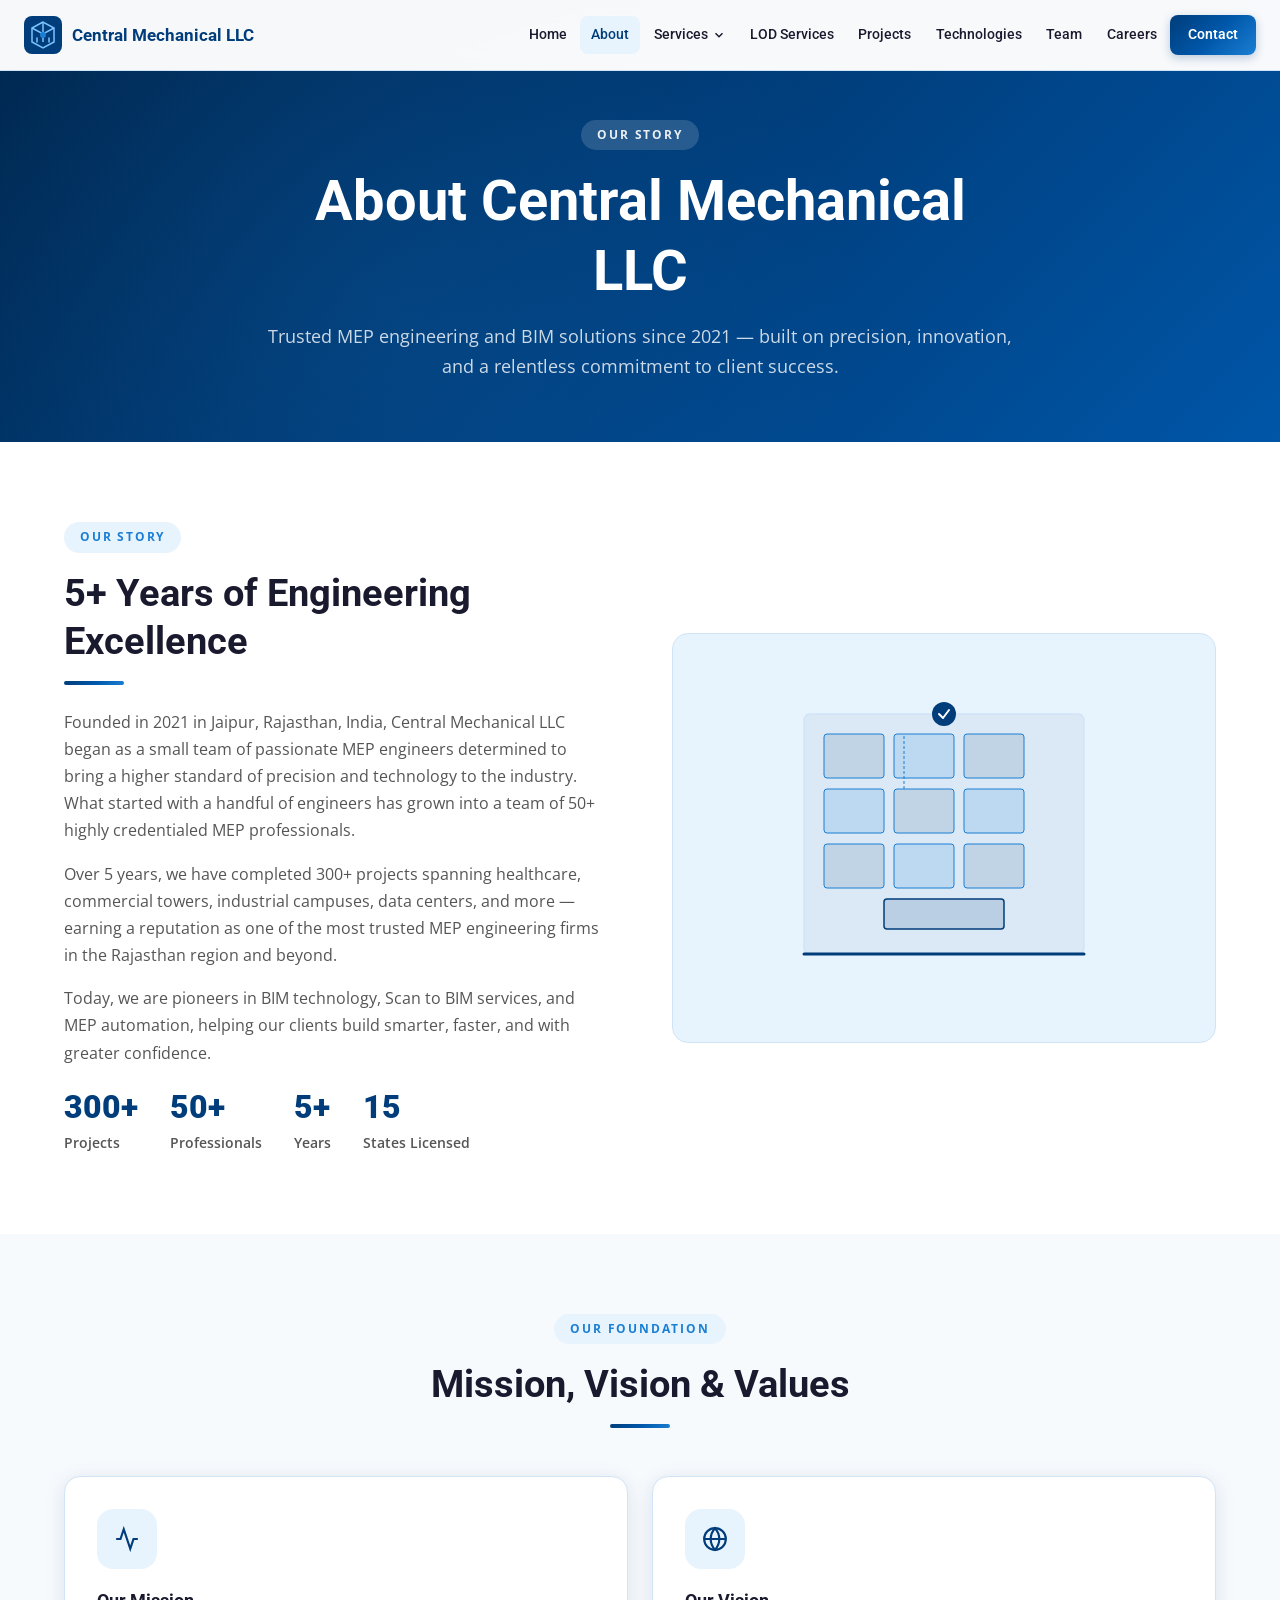
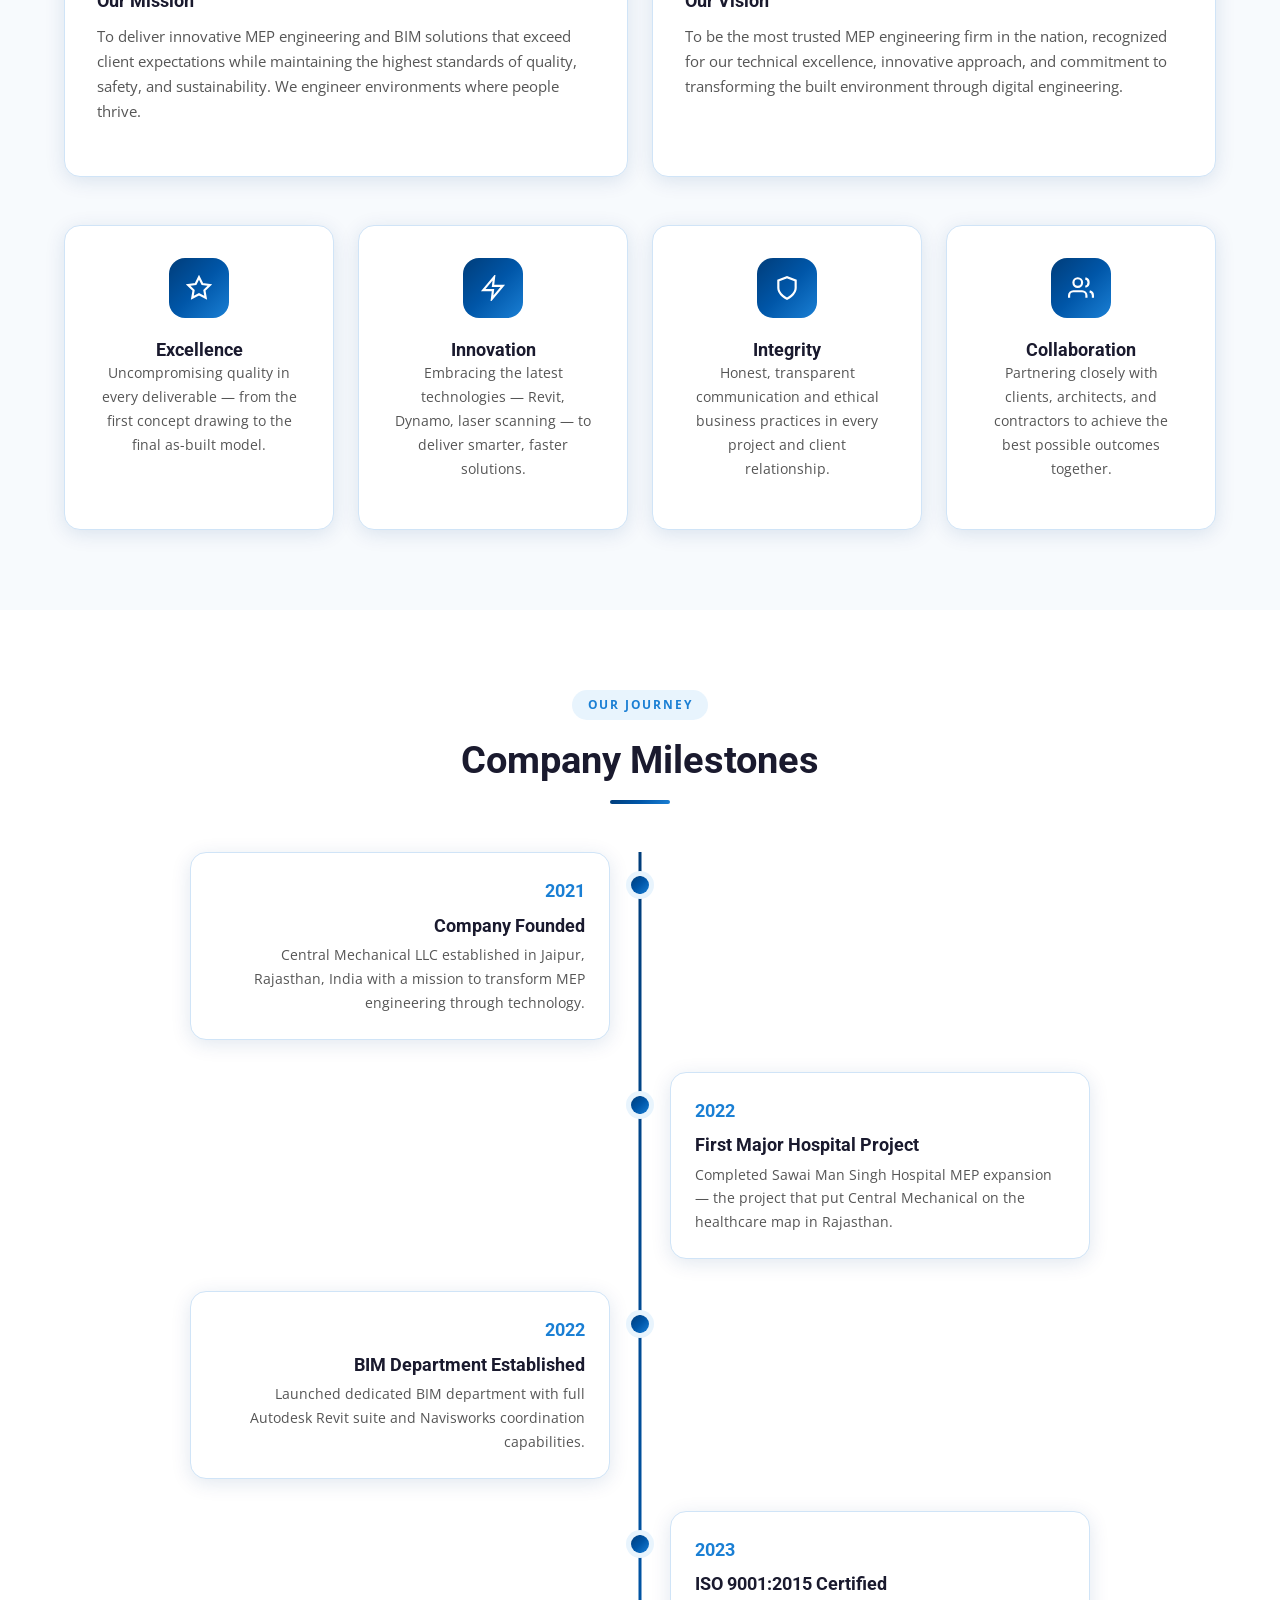
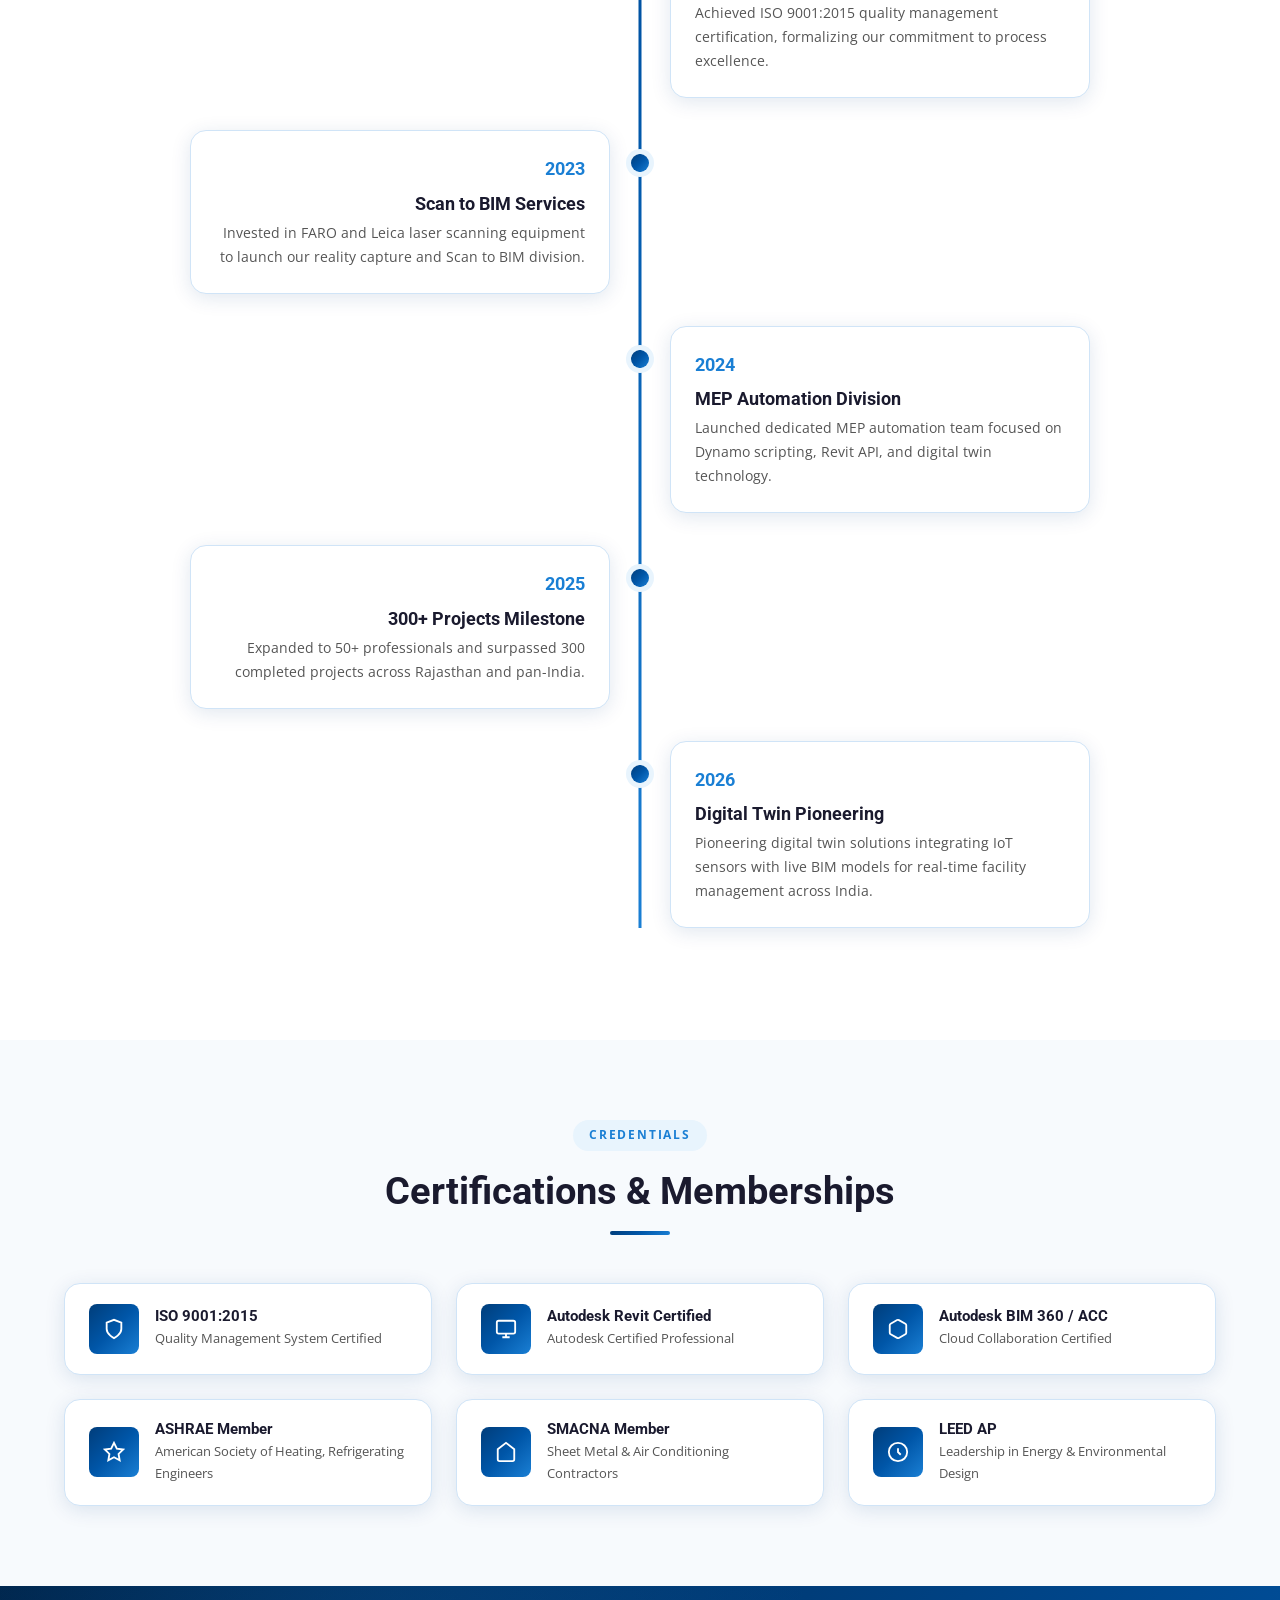
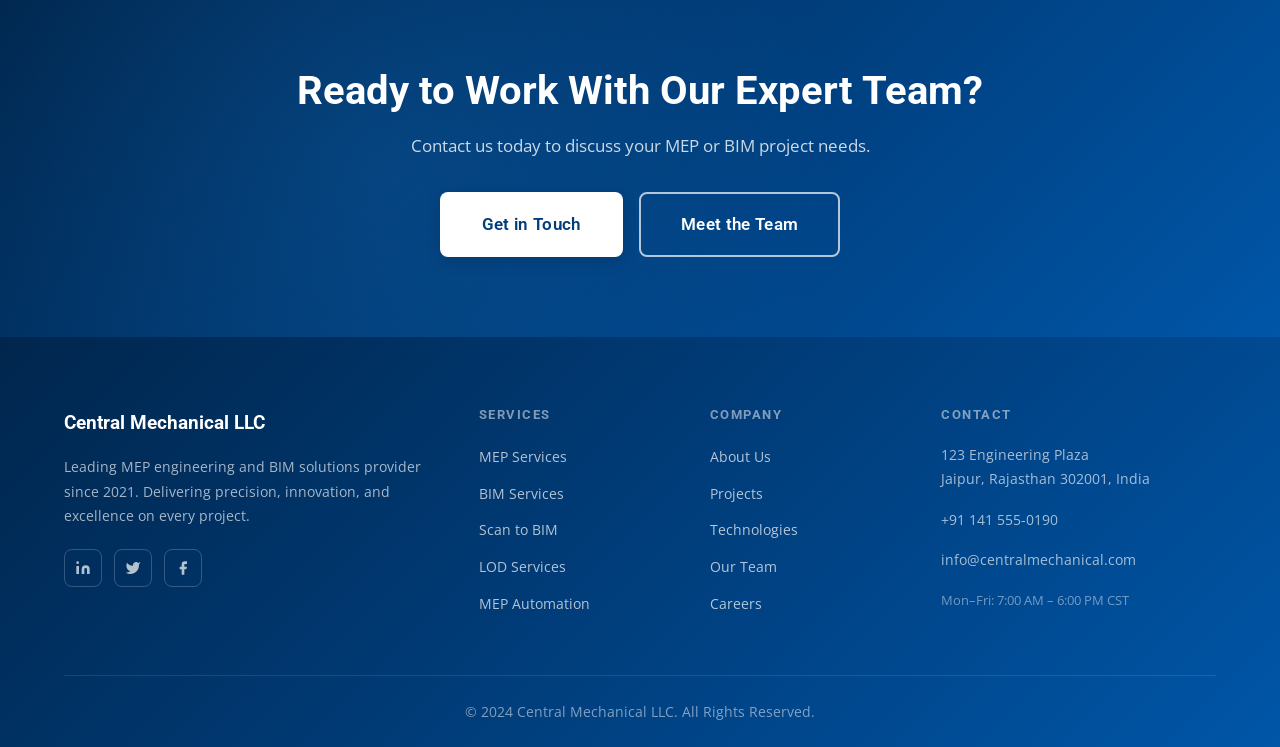
==== commit 3f3df124: "Update location to Jaipur Rajasthan India, founding year to 2021, projects to 300+, experience to 5+" ====
--- a/about.html
+++ b/about.html
@@ -3,7 +3,7 @@
 <head>
   <meta charset="UTF-8">
   <meta name="viewport" content="width=device-width, initial-scale=1.0">
-  <meta name="description" content="Learn about Central Mechanical LLC - founded 2009, 50+ MEP professionals, 500+ projects, ISO 9001 certified.">
+  <meta name="description" content="Learn about Central Mechanical LLC - founded 2021, 50+ MEP professionals, 300+ projects, ISO 9001 certified.">
   <title>About Us | Central Mechanical LLC</title>
   <link rel="preconnect" href="https://fonts.googleapis.com">
   <link rel="preconnect" href="https://fonts.gstatic.com" crossorigin>
@@ -51,7 +51,7 @@
   <div class="page-hero-content">
     <div class="section-label" style="background:rgba(255,255,255,0.15);color:rgba(255,255,255,0.9);">Our Story</div>
     <h1>About Central Mechanical LLC</h1>
-    <p>Trusted MEP engineering and BIM solutions since 2009 — built on precision, innovation, and a relentless commitment to client success.</p>
+    <p>Trusted MEP engineering and BIM solutions since 2021 — built on precision, innovation, and a relentless commitment to client success.</p>
   </div>
 </section>
 
@@ -60,15 +60,15 @@
     <div class="grid grid-2" style="gap:4rem;align-items:center;">
       <div class="slide-left">
         <div class="section-label">Our Story</div>
-        <h2 class="section-title">15+ Years of Engineering Excellence</h2>
+        <h2 class="section-title">5+ Years of Engineering Excellence</h2>
         <div class="divider divider-left"></div>
-        <p>Founded in 2009 in Houston, Texas, Central Mechanical LLC began as a small team of passionate MEP engineers determined to bring a higher standard of precision and technology to the industry. What started with a handful of engineers has grown into a team of 50+ highly credentialed MEP professionals.</p>
-        <p>Over 15 years, we have completed 500+ projects spanning healthcare, commercial towers, industrial campuses, data centers, and more — earning a reputation as one of the most trusted MEP engineering firms in the Gulf Coast region and beyond.</p>
+        <p>Founded in 2021 in Jaipur, Rajasthan, India, Central Mechanical LLC began as a small team of passionate MEP engineers determined to bring a higher standard of precision and technology to the industry. What started with a handful of engineers has grown into a team of 50+ highly credentialed MEP professionals.</p>
+        <p>Over 5 years, we have completed 300+ projects spanning healthcare, commercial towers, industrial campuses, data centers, and more — earning a reputation as one of the most trusted MEP engineering firms in the Rajasthan region and beyond.</p>
         <p>Today, we are pioneers in BIM technology, Scan to BIM services, and MEP automation, helping our clients build smarter, faster, and with greater confidence.</p>
         <div style="display:flex;gap:2rem;margin-top:1.5rem;">
-          <div><div class="stat-number" style="font-size:2rem;font-weight:900;color:var(--primary);">500+</div><div style="font-size:0.85rem;color:var(--text-gray);font-weight:600;">Projects</div></div>
+          <div><div class="stat-number" style="font-size:2rem;font-weight:900;color:var(--primary);">300+</div><div style="font-size:0.85rem;color:var(--text-gray);font-weight:600;">Projects</div></div>
           <div><div class="stat-number" style="font-size:2rem;font-weight:900;color:var(--primary);">50+</div><div style="font-size:0.85rem;color:var(--text-gray);font-weight:600;">Professionals</div></div>
-          <div><div class="stat-number" style="font-size:2rem;font-weight:900;color:var(--primary);">15+</div><div style="font-size:0.85rem;color:var(--text-gray);font-weight:600;">Years</div></div>
+          <div><div class="stat-number" style="font-size:2rem;font-weight:900;color:var(--primary);">5+</div><div style="font-size:0.85rem;color:var(--text-gray);font-weight:600;">Years</div></div>
           <div><div class="stat-number" style="font-size:2rem;font-weight:900;color:var(--primary);">15</div><div style="font-size:0.85rem;color:var(--text-gray);font-weight:600;">States Licensed</div></div>
         </div>
       </div>
@@ -155,15 +155,14 @@
       <div class="divider"></div>
     </div>
     <div class="timeline">
-      <div class="timeline-item"><div class="timeline-content timeline-left"><div class="timeline-year">2009</div><h4>Company Founded</h4><p>Central Mechanical LLC established in Houston, TX with a mission to transform MEP engineering through technology.</p></div><div class="timeline-dot"></div><div class="timeline-content timeline-right" style="visibility:hidden;"></div></div>
-      <div class="timeline-item"><div class="timeline-content timeline-left" style="visibility:hidden;"></div><div class="timeline-dot"></div><div class="timeline-content timeline-right"><div class="timeline-year">2011</div><h4>First Major Hospital Project</h4><p>Completed St. Luke's Medical Center expansion — the project that put Central Mechanical on the healthcare map.</p></div></div>
-      <div class="timeline-item"><div class="timeline-content timeline-left"><div class="timeline-year">2013</div><h4>BIM Department Established</h4><p>Launched dedicated BIM department with full Autodesk Revit suite and Navisworks coordination capabilities.</p></div><div class="timeline-dot"></div><div class="timeline-content timeline-right" style="visibility:hidden;"></div></div>
-      <div class="timeline-item"><div class="timeline-content timeline-left" style="visibility:hidden;"></div><div class="timeline-dot"></div><div class="timeline-content timeline-right"><div class="timeline-year">2015</div><h4>ISO 9001:2015 Certified</h4><p>Achieved ISO 9001:2015 quality management certification, formalizing our commitment to process excellence.</p></div></div>
-      <div class="timeline-item"><div class="timeline-content timeline-left"><div class="timeline-year">2017</div><h4>Scan to BIM Services</h4><p>Invested in FARO and Leica laser scanning equipment to launch our reality capture and Scan to BIM division.</p></div><div class="timeline-dot"></div><div class="timeline-content timeline-right" style="visibility:hidden;"></div></div>
-      <div class="timeline-item"><div class="timeline-content timeline-left" style="visibility:hidden;"></div><div class="timeline-dot"></div><div class="timeline-content timeline-right"><div class="timeline-year">2019</div><h4>10-Year Anniversary</h4><p>Celebrated 10 years of operation with 300+ completed projects and a team of 35+ professionals.</p></div></div>
-      <div class="timeline-item"><div class="timeline-content timeline-left"><div class="timeline-year">2021</div><h4>MEP Automation Division</h4><p>Launched dedicated MEP automation team focused on Dynamo scripting, Revit API, and digital twin technology.</p></div><div class="timeline-dot"></div><div class="timeline-content timeline-right" style="visibility:hidden;"></div></div>
-      <div class="timeline-item"><div class="timeline-content timeline-left" style="visibility:hidden;"></div><div class="timeline-dot"></div><div class="timeline-content timeline-right"><div class="timeline-year">2023</div><h4>500+ Projects Milestone</h4><p>Expanded to 50+ professionals and surpassed 500 completed projects across 12 states nationwide.</p></div></div>
-      <div class="timeline-item"><div class="timeline-content timeline-left"><div class="timeline-year">2024</div><h4>Digital Twin Pioneering</h4><p>Pioneering digital twin solutions integrating IoT sensors with live BIM models for real-time facility management.</p></div><div class="timeline-dot"></div><div class="timeline-content timeline-right" style="visibility:hidden;"></div></div>
+      <div class="timeline-item"><div class="timeline-content timeline-left"><div class="timeline-year">2021</div><h4>Company Founded</h4><p>Central Mechanical LLC established in Jaipur, Rajasthan, India with a mission to transform MEP engineering through technology.</p></div><div class="timeline-dot"></div><div class="timeline-content timeline-right" style="visibility:hidden;"></div></div>
+      <div class="timeline-item"><div class="timeline-content timeline-left" style="visibility:hidden;"></div><div class="timeline-dot"></div><div class="timeline-content timeline-right"><div class="timeline-year">2022</div><h4>First Major Hospital Project</h4><p>Completed Sawai Man Singh Hospital MEP expansion — the project that put Central Mechanical on the healthcare map in Rajasthan.</p></div></div>
+      <div class="timeline-item"><div class="timeline-content timeline-left"><div class="timeline-year">2022</div><h4>BIM Department Established</h4><p>Launched dedicated BIM department with full Autodesk Revit suite and Navisworks coordination capabilities.</p></div><div class="timeline-dot"></div><div class="timeline-content timeline-right" style="visibility:hidden;"></div></div>
+      <div class="timeline-item"><div class="timeline-content timeline-left" style="visibility:hidden;"></div><div class="timeline-dot"></div><div class="timeline-content timeline-right"><div class="timeline-year">2023</div><h4>ISO 9001:2015 Certified</h4><p>Achieved ISO 9001:2015 quality management certification, formalizing our commitment to process excellence.</p></div></div>
+      <div class="timeline-item"><div class="timeline-content timeline-left"><div class="timeline-year">2023</div><h4>Scan to BIM Services</h4><p>Invested in FARO and Leica laser scanning equipment to launch our reality capture and Scan to BIM division.</p></div><div class="timeline-dot"></div><div class="timeline-content timeline-right" style="visibility:hidden;"></div></div>
+      <div class="timeline-item"><div class="timeline-content timeline-left" style="visibility:hidden;"></div><div class="timeline-dot"></div><div class="timeline-content timeline-right"><div class="timeline-year">2024</div><h4>MEP Automation Division</h4><p>Launched dedicated MEP automation team focused on Dynamo scripting, Revit API, and digital twin technology.</p></div></div>
+      <div class="timeline-item"><div class="timeline-content timeline-left"><div class="timeline-year">2025</div><h4>300+ Projects Milestone</h4><p>Expanded to 50+ professionals and surpassed 300 completed projects across Rajasthan and pan-India.</p></div><div class="timeline-dot"></div><div class="timeline-content timeline-right" style="visibility:hidden;"></div></div>
+      <div class="timeline-item"><div class="timeline-content timeline-left" style="visibility:hidden;"></div><div class="timeline-dot"></div><div class="timeline-content timeline-right"><div class="timeline-year">2026</div><h4>Digital Twin Pioneering</h4><p>Pioneering digital twin solutions integrating IoT sensors with live BIM models for real-time facility management across India.</p></div></div>
     </div>
   </div>
 </section>
@@ -202,7 +201,7 @@
     <div class="footer-grid">
       <div class="footer-col">
         <div class="footer-logo">Central Mechanical LLC</div>
-        <p>Leading MEP engineering and BIM solutions provider since 2009. Delivering precision, innovation, and excellence on every project.</p>
+        <p>Leading MEP engineering and BIM solutions provider since 2021. Delivering precision, innovation, and excellence on every project.</p>
         <div class="footer-social">
           <a href="#" class="social-link" aria-label="LinkedIn"><svg width="16" height="16" viewBox="0 0 24 24" fill="currentColor"><path d="M16 8a6 6 0 016 6v7h-4v-7a2 2 0 00-2-2 2 2 0 00-2 2v7h-4v-7a6 6 0 016-6zM2 9h4v12H2z"/><circle cx="4" cy="4" r="2"/></svg></a>
           <a href="#" class="social-link" aria-label="Twitter"><svg width="16" height="16" viewBox="0 0 24 24" fill="currentColor"><path d="M23 3a10.9 10.9 0 01-3.14 1.53 4.48 4.48 0 00-7.86 3v1A10.66 10.66 0 013 4s-4 9 5 13a11.64 11.64 0 01-7 2c9 5 20 0 20-11.5a4.5 4.5 0 00-.08-.83A7.72 7.72 0 0023 3z"/></svg></a>
@@ -231,8 +230,8 @@
       </div>
       <div class="footer-col">
         <h4>Contact</h4>
-        <p>123 Engineering Blvd<br>Houston, TX 77001</p>
-        <p>+1 (713) 555-0190</p>
+        <p>123 Engineering Plaza<br>Jaipur, Rajasthan 302001, India</p>
+        <p>+91 141 555-0190</p>
         <p>info@centralmechanical.com</p>
         <p style="margin-top:0.5rem;font-size:0.82rem;color:rgba(255,255,255,0.45);">Mon&#8211;Fri: 7:00 AM &#8211; 6:00 PM CST</p>
       </div>
--- a/css/styles.css
+++ b/css/styles.css
@@ -331,6 +331,68 @@
 .delay-2 { transition-delay: 0.2s; }
 .delay-3 { transition-delay: 0.3s; }
 .delay-4 { transition-delay: 0.4s; }
+
+/* CONTACT PAGE */
+.contact-section { display: grid; grid-template-columns: 1fr 380px; gap: 3rem; align-items: start; }
+.contact-info-card { background: var(--gradient); border-radius: var(--radius-lg); padding: 2rem; color: var(--white); }
+.contact-info-card h3, .contact-info-card h5 { color: var(--white); }
+.contact-info-card p { color: rgba(255,255,255,0.85); margin-bottom: 0; }
+.contact-item, .contact-info-item { display: flex; align-items: flex-start; gap: 1rem; margin-bottom: 1.5rem; }
+.contact-item-icon, .contact-info-icon { width: 44px; height: 44px; min-width: 44px; background: rgba(255,255,255,0.15); border-radius: 50%; display: flex; align-items: center; justify-content: center; }
+
+/* FORM FEEDBACK */
+.error-msg { display: none; color: #c0392b; font-size: 0.82rem; margin-top: 4px; }
+.error-msg.visible { display: block; }
+.form-success { display: none; background: #d4edda; color: #155724; border: 1px solid #c3e6cb; border-radius: var(--radius); padding: 1rem 1.25rem; margin-top: 1rem; font-size: 0.95rem; }
+.form-success.visible { display: block; }
+
+/* BENEFITS GRID (CAREERS) */
+.benefits-grid { display: grid; grid-template-columns: repeat(2, 1fr); gap: 1.5rem; }
+.benefit-item { display: flex; align-items: flex-start; gap: 1rem; background: var(--white); border: 1px solid var(--border); border-radius: var(--radius); padding: 1.25rem; }
+.benefit-icon { width: 44px; height: 44px; min-width: 44px; background: var(--light-blue); border-radius: 50%; display: flex; align-items: center; justify-content: center; }
+
+/* APPLICATION STEPS (CAREERS) */
+.app-steps { display: grid; grid-template-columns: repeat(4, 1fr); gap: 1.5rem; text-align: center; }
+.app-step { background: var(--white); border: 1px solid var(--border); border-radius: var(--radius-lg); padding: 1.5rem 1rem; }
+.app-step-num { width: 48px; height: 48px; background: var(--gradient); color: var(--white); border-radius: 50%; display: flex; align-items: center; justify-content: center; font-size: 1.25rem; font-weight: 700; margin: 0 auto 1rem; }
+
+/* LOD PAGE */
+.lod-tabs { margin-top: 2.5rem; }
+.tab-nav { display: flex; gap: 0.5rem; flex-wrap: wrap; border-bottom: 2px solid var(--border); margin-bottom: 2rem; padding-bottom: 0; }
+.lod-detail-card { background: var(--white); border: 1px solid var(--border); border-radius: var(--radius); padding: 1.25rem; }
+.lod-details { display: grid; grid-template-columns: repeat(2, 1fr); gap: 1.25rem; margin-top: 1.5rem; }
+.lod-progress { display: flex; gap: 0.75rem; margin-bottom: 2.5rem; flex-wrap: wrap; }
+.lod-progress-item { flex: 1; min-width: 80px; text-align: center; }
+
+/* TECHNOLOGIES PAGE */
+.software-grid { display: grid; grid-template-columns: repeat(4, 1fr); gap: 1.5rem; }
+.software-item { background: var(--white); border: 1px solid var(--border); border-radius: var(--radius-lg); padding: 1.5rem; text-align: center; box-shadow: var(--shadow); transition: var(--transition); }
+.software-item:hover { transform: translateY(-4px); box-shadow: var(--shadow-lg); }
+.software-icon, .s-icon { width: 56px; height: 56px; background: var(--light-blue); border-radius: var(--radius); display: flex; align-items: center; justify-content: center; margin: 0 auto 1rem; }
+.tech-grid { display: grid; grid-template-columns: repeat(3, 1fr); gap: 1.5rem; }
+.cert-grid { display: grid; grid-template-columns: repeat(4, 1fr); gap: 1.25rem; }
+
+/* TEAM PAGE */
+.team-grid, .team-grid-lg { display: grid; gap: 1.5rem; }
+.team-grid-lg { grid-template-columns: repeat(3, 1fr); }
+.team-grid { grid-template-columns: repeat(4, 1fr); }
+.team-role { font-size: 0.85rem; font-weight: 600; color: var(--accent); text-transform: uppercase; letter-spacing: 0.05em; margin-bottom: 0.5rem; }
+
+/* PROJECTS PAGE */
+.projects-grid { display: grid; grid-template-columns: repeat(3, 1fr); gap: 1.5rem; }
+.project-img { width: 100%; height: 180px; overflow: hidden; border-radius: var(--radius) var(--radius) 0 0; }
+.project-body { padding: 1.25rem; }
+.project-meta { display: flex; gap: 1rem; font-size: 0.8rem; color: var(--text-light); margin-top: 0.75rem; flex-wrap: wrap; }
+
+/* SCAN TO BIM PAGE */
+.info-box { background: var(--light-blue); border-left: 4px solid var(--accent); border-radius: var(--radius); padding: 1.25rem 1.5rem; margin-bottom: 1.5rem; }
+
+/* SERVICES GRID (MEP AUTOMATION) */
+.services-grid { display: grid; grid-template-columns: repeat(3, 1fr); gap: 1.5rem; }
+
+/* JOB LISTING (CAREERS) */
+.job-meta { display: flex; gap: 1rem; flex-wrap: wrap; margin: 0.5rem 0; }
+.job-reqs { margin-top: 0.75rem; padding-left: 1.25rem; list-style: disc; color: var(--text-gray); font-size: 0.9rem; }
 
 /* RESPONSIVE */
 @media (max-width: 1024px) {
@@ -369,6 +431,16 @@
   .tab-btn { font-size: 0.82rem; padding: 10px 14px; white-space: nowrap; }
   .lod-header { flex-direction: column; text-align: center; }
   .contact-section { grid-template-columns: 1fr; }
+  .benefits-grid { grid-template-columns: 1fr; }
+  .app-steps { grid-template-columns: repeat(2, 1fr); }
+  .software-grid { grid-template-columns: repeat(2, 1fr); }
+  .tech-grid { grid-template-columns: repeat(2, 1fr); }
+  .cert-grid { grid-template-columns: repeat(2, 1fr); }
+  .team-grid-lg { grid-template-columns: repeat(2, 1fr); }
+  .team-grid { grid-template-columns: repeat(2, 1fr); }
+  .projects-grid { grid-template-columns: repeat(2, 1fr); }
+  .services-grid { grid-template-columns: repeat(2, 1fr); }
+  .lod-details { grid-template-columns: 1fr; }
 }
 
 @media (max-width: 480px) {
@@ -380,4 +452,10 @@
   .filter-btn { padding: 7px 14px; font-size: 0.8rem; }
   .lod-table { font-size: 0.78rem; }
   .lod-table th, .lod-table td { padding: 8px 10px; }
+  .app-steps { grid-template-columns: 1fr; }
+  .software-grid { grid-template-columns: 1fr; }
+  .cert-grid { grid-template-columns: repeat(2, 1fr); }
+  .team-grid-lg, .team-grid { grid-template-columns: 1fr; }
+  .projects-grid { grid-template-columns: 1fr; }
+  .services-grid { grid-template-columns: 1fr; }
 }
